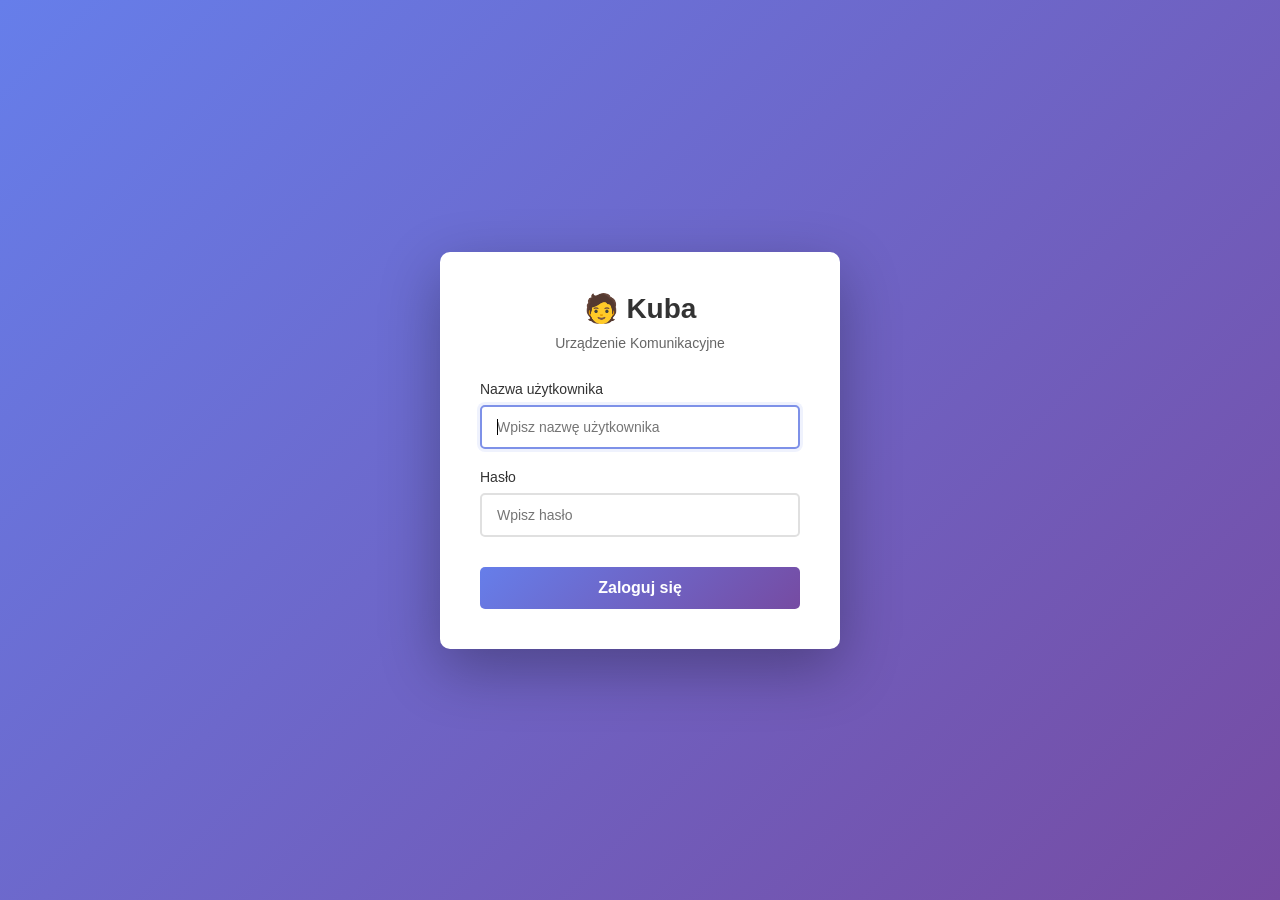
==== index.html @ 3098ef1e "Add time for alarm" ====
<!DOCTYPE html>
<html lang="pl">
<head>
    <meta charset="UTF-8">
    <meta name="viewport" content="width=device-width, initial-scale=1.0">
    <title>Kuba - Urządzenie Komunikacyjne</title>
    <link rel="stylesheet" href="styles.css">
</head>
<body>
<div class="container">
    <!-- Header -->
    <header class="header">
        <h1>Urządzenie Komunikacyjne</h1>
        <div class="status-bar">
            <span id="status">Gotowe</span>
            <span id="user-display" style="margin-right: 15px; font-size: 14px; color: #666;"></span>
            <button id="manage-words-btn" class="manage-btn" title="Zarządzaj słowami">🛠️⚙️</button>
            <button id="logout-btn" class="manage-btn" title="Wyloguj się" style="margin-left: 8px;">⏻</button>
        </div>
    </header>

    <!-- Category Grid -->
    <main class="category-grid" id="categoryGrid" role="main">
        <!-- Generated dynamically -->
    </main>

    <!-- Toast Notification -->
    <div id="toast" class="toast" aria-live="polite"></div>

    <!-- Hidden audio element for alarm fallback -->
    <audio id="alarm-audio" style="display: none;"></audio>

    <!-- Word Management Modal -->
    <div id="word-modal" class="modal">
        <div class="modal-content">
            <div class="modal-header">
                <h2>Zarządzaj słowami</h2>
                <button class="modal-close" id="modal-close">&times;</button>
            </div>

            <div class="modal-body">
                <div class="modal-tabs">
                    <button class="tab-btn active" data-tab="categories-tab">Zarządzaj kategoriami</button>
                    <button class="tab-btn " data-tab="words-tab">Zarządzaj Słowami</button>
                    <button class="tab-btn" data-tab="settings-tab">Ustawienia</button>
                </div>

                <!-- Manage Categories Tab -->
                <div id="categories-tab" class="tab-content active">
                    <!-- Category Management Section -->
                    <div class="form-group">
                        <label>Zarządzaj kategoriami:</label>
                        <div style="background: #f5f5f5; border-radius: 8px; padding: 15px; margin: 10px 0; max-height: 250px; overflow-y: auto;">
                            <div id="categories-management-list" style="min-height: 60px;">
                                <!-- Categories will be populated by JavaScript -->
                                <p style="color: #999; text-align: center; padding: 20px 0;">Brak kategorii</p>
                            </div>
                        </div>

                        <div style="display: flex; gap: 10px; flex-wrap: wrap;">
                            <label for="new-category-name"
                                   style="display: flex; align-items: center; flex: 1; min-width: 150px;">
                                <input type="text" id="new-category-name" placeholder="Nazwa nowej kategorii"
                                       style="flex: 1; padding: 8px; border: 1px solid #ddd; border-radius: 4px; font-size: 13px;">
                            </label>
                            <button id="add-category-btn" class="btn-primary"
                                    style="padding: 8px 16px; font-size: 13px;">➕ Dodaj kategorię
                            </button>
                        </div>
                        <small style="display: block; color: #999; margin-top: 8px;">
                            Kliknij na kategorię aby edytować lub usunąć
                        </small>
                    </div>
                </div>

                <!-- Manage Words Tab -->
                <div id="words-tab" class="tab-content">

                    <!-- Category selector -->
                    <div class="form-group">
                        <label for="words-category-select">Wybierz kategorię:</label>
                        <select id="words-category-select">
                            <option value="">-- Wybierz kategorię --</option>
                        </select>
                    </div>

                    <!-- Words list for selected category -->
                    <div id="words-list-container" style="margin-top: 10px; min-height: 60px; max-height: 350px; overflow-y: auto; background: #f5f5f5; border-radius: 8px; padding: 10px;">
                        <p style="color: #999; text-align: center; padding: 20px 0; margin: 0;">Wybierz kategorię aby zobaczyć słowa</p>
                    </div>

                    <!-- Add word – simple form, shown when category is selected -->
                    <div id="add-word-form-simple" style="display: none; margin-top: 15px; padding-top: 15px; border-top: 1px solid #e0e0e0;">
                        <h4 style="margin: 0 0 10px; color: #333;">➕ Dodaj nowe słowo</h4>
                        <div style="display: flex; gap: 10px;">
                            <input type="text" id="word-text-input" placeholder="Tekst słowa..." style="flex: 1; padding: 8px; border: 1px solid #ddd; border-radius: 4px; font-size: 14px;">
                            <button id="add-word-btn" class="btn-primary" style="padding: 8px 16px; white-space: nowrap;">➕ Dodaj</button>
                        </div>
                    </div>

                    <!-- Hidden legacy elements kept for JS internal references -->
                    <select id="category-select" style="display:none"><option value="">...</option></select>
                    <select id="position-select" style="display:none"><option value="">...</option></select>
                    <input type="color" id="word-color-input" value="#667eea" style="display:none">
                    <input type="number" id="word-size-input" style="display:none">
                    <input type="checkbox" id="use-color-checkbox" style="display:none">
                    <button id="add-cancel-btn" style="display:none"></button>
                    <div id="edit-word-section" style="display:none">
                        <input type="text" id="edit-word-text">
                        <input type="color" id="edit-word-color" value="#667eea">
                        <input type="number" id="edit-word-size">
                        <p id="edit-word-position-info"></p>
                        <button id="save-edit-word-btn"></button>
                        <button id="edit-cancel-btn"></button>
                        <button id="edit-move-up-btn"></button>
                        <button id="edit-move-down-btn"></button>
                    </div>
                </div>

                <!-- Settings Tab -->
                <div id="settings-tab" class="tab-content">
                    <!-- Alarm Settings (Orange section) -->
                    <div class="settings-section-alarm" style="border-left: 4px solid #ff9800; background: #fff; padding: 20px; border-radius: 6px; margin-bottom: 20px;">
                        <h3 style="margin: 0 0 15px; color: #333; font-size: 16px;">🔔 Ustawienia alarmu</h3>

                        <div class="form-group">
                            <label for="alarm-type-select">Rodzaj dźwięku alarmu:</label>
                            <div style="display: flex; gap: 10px; align-items: flex-start;">
                                <select id="alarm-type-select" style="flex: 1;">
                                    <!-- Populated by JavaScript from ALARM_PROFILES -->
                                </select>
                                <button id="test-alarm-sound-btn" class="btn-secondary" style="padding: 8px 16px; white-space: nowrap; margin-top: 0;">🔊 Testuj</button>
                            </div>
                            <small style="color: #999; margin-top: 8px; display: block;">
                                Wybierz rodzaj dźwięku dostosowany do potrzeb słuchowych użytkownika.
                            </small>
                        </div>

                        <div class="form-group">
                            <label for="alarm-output-select">Urządzenie dla alarmu:</label>
                            <select id="alarm-output-select">
                                <option value="">Domyślne</option>
                            </select>
                            <small style="color: #999; margin-top: 8px; display: block;">
                                Alarm zawsze będzie grał na wybranym urządzeniu, niezależnie od ustawień systemowych.
                            </small>
                        </div>

                        <div class="form-group">
                            <label for="alarm-duration-slider">Długość alarmu:</label>
                            <div style="display: flex; gap: 10px; align-items: center;">
                                <input type="range" id="alarm-duration-slider" min="1" max="10" step="1" value="6"
                                       style="flex: 1;">
                                <span id="alarm-duration-display" style="min-width: 50px; text-align: right;">6s</span>
                            </div>
                            <small style="color: #28a745; margin-top: 8px; display: block; font-weight: 600;">
                                ✓ Zmiany są zapisywane automatycznie
                            </small>
                            <small style="color: #999; margin-top: 8px; display: block;">
                                Ustaw czas trwania alarmu od 1 do 10 sekund.
                            </small>
                        </div>
                    </div>

                    <!-- Dwell Time Settings (Blue section) -->
                    <div class="settings-section-dwell" style="border-left: 4px solid #2196f3; background: #fff; padding: 20px; border-radius: 6px; margin-bottom: 20px;">
                        <h3 style="margin: 0 0 15px; color: #333; font-size: 16px;">👁️ Patrzenie na przycisk (Dwell Time)</h3>

                        <div class="form-group">
                             <label style="display: flex; align-items: center; gap: 8px;">
                                 <input type="checkbox" id="dwell-enabled-toggle">
                                 <span>Włącz patrzenie na przycisk (Dwell Time)</span>
                             </label>
                             <small style="color: #999; margin-top: 8px; display: block;">
                                 Gdy włączysz, przycisk będzie automatycznie aktywowany po patrzeniu na niego przez wskazany czas.
                             </small>
                         </div>

                         <div class="form-group" id="dwell-time-settings" style="display: none;">
                             <label for="dwell-time-slider">Czas patrzenia na przycisk (Dwell Time):</label>
                             <div style="display: flex; gap: 10px; align-items: center;">
                                 <input type="range" id="dwell-time-slider" min="500" max="5000" step="100" value="2000"
                                        style="flex: 1;">
                                 <span id="dwell-time-display" style="min-width: 50px; text-align: right;">2.0s</span>
                             </div>
                             <small style="color: #28a745; margin-top: 8px; display: block; font-weight: 600;">
                                 ✓ Zmiany są zapisywane automatycznie
                             </small>
                             <small style="color: #999; margin-top: 8px; display: block;">
                                 Przycisk zostanie automatycznie aktywowany po patrzeniu na niego przez wskazany czas. Gdy odsuniesz kursor licznik zresetuje się.
                             </small>
                         </div>
                    </div>

                    <!-- Telegram Integration -->
                    <div class="settings-section-telegram" style="border-left: 4px solid #4caf50; background: #fff; padding: 20px; border-radius: 6px;">
                       <div class="form-group">
                          <label style="display: flex; align-items: center; gap: 8px;">
                              <input type="checkbox" id="telegram-toggle">
                              <span>Włącz wysyłanie wiadomości na Telegram</span>
                          </label>
                          <small style="color: #999; margin-top: 8px; display: block;">
                              Gdy włączysz, wiadomości będą wysyłane na wybrany kanał Telegram.
                          </small>
                      </div>

                      <!-- Telegram settings section (hidden by default) -->
                      <div class="form-group" id="telegram-settings" style="display: none;">
                          <!-- Telegram chats list -->
                          <div style="margin-top: 15px;">
                              <label for="telegram-chat-select">Wybierz odbiorcę:</label>
                              <select id="telegram-chat-select" style="margin-top: 5px;">
                                  <option value="">-- Brak skonfigurowanych odbiorców --</option>
                              </select>
                          </div>

                          <!-- Add new chat section -->
                          <div style="margin-top: 15px; padding-top: 15px; border-top: 1px solid #e0e0e0;">
                              <h4 style="margin: 0 0 10px; color: #333;">➕ Dodaj nowego odbiorcę</h4>
                              <div style="display: flex; gap: 10px; margin-bottom: 10px;">
                                  <input type="text" id="telegram-new-name" placeholder="Nazwa (np. John)"
                                         style="flex: 1; padding: 8px; border: 1px solid #ddd; border-radius: 4px; font-size: 14px;">
                                  <input type="text" id="telegram-new-chat-id" placeholder="Chat ID"
                                         style="flex: 1; padding: 8px; border: 1px solid #ddd; border-radius: 4px; font-size: 14px;">
                                  <button id="telegram-add-chat-btn" class="btn-primary" style="padding: 8px 16px; white-space: nowrap;">➕ Dodaj</button>
                              </div>
                              <small style="color: #999; display: block;">
                                  Znajdziesz swój Chat ID wpisując @userinfobot w Telegramie
                              </small>
                          </div>

                          <!-- Chats management list -->
                          <div style="margin-top: 15px;">
                              <div id="telegram-chats-list" style="background: #f5f5f5; border-radius: 8px; padding: 15px; max-height: 250px; overflow-y: auto;">
                                  <p style="color: #999; text-align: center; margin: 0;">Brak skonfigurowanych odbiorców</p>
                              </div>
                          </div>

                          <div style="margin-top: 10px;">
                              <button id="telegram-test-btn" class="btn-secondary" style="width: 100%; padding: 10px;">
                                  Testuj połączenie
                              </button>
                               <div id="telegram-status"
                                    style="margin-top: 8px; font-size: 13px; text-align: center; min-height: 20px;"></div>
                           </div>
                       </div>
                    </div>
                </div>
            </div>

            <div class="modal-footer">
                <button id="save-all-changes-btn" class="btn-primary">💾 Zapisz zmiany</button>
                <button id="modal-cancel" class="btn-secondary">❌ Anuluj (odrzuć zmiany)</button>
            </div>
        </div>
    </div>
</div>

<script type="module" src="js/app.js"></script>
</body>
</html>
---- styles.css ----
/* ============================================
   KUBA - AAC Application Styles
   Eye-Tracker Optimized
   ============================================ */

* {
    margin: 0;
    padding: 0;
    box-sizing: border-box;
}

body {
    font-family: "Segoe UI", Arial, sans-serif;
    background-color: #f5f5f5;
    color: #333;
    -webkit-user-select: none;
    user-select: none;
    overflow: hidden;
}

/* ============================================
   CONTAINER & LAYOUT
   ============================================ */

.container {
    display: flex;
    flex-direction: column;
    height: 100vh;
    width: 100%;
    max-width: 100%;
    background: #667eea;
    padding: 6px;
    gap: 6px;
    overflow-x: hidden;
}


.header {
    background: rgba(255, 255, 255, 0.95);
    padding: 10px 15px;
    border-radius: 8px;
    box-shadow: 0 2px 8px rgba(0, 0, 0, 0.1);
    display: flex;
    justify-content: space-between;
    align-items: center;
}

.header h1 {
    font-size: 24px;
    font-weight: 700;
    color: #333;
    text-transform: uppercase;
    letter-spacing: 1px;
}

.status-bar {
    display: flex;
    gap: 15px;
    align-items: center;
    font-size: 14px;
    font-weight: 500;
}

.audio-device-selector {
    display: flex;
    gap: 8px;
    align-items: center;
}

.audio-device-selector label {
    font-size: 18px;
    cursor: pointer;
}

.audio-device-selector select {
    padding: 6px 10px;
    border: 2px solid rgba(102, 126, 234, 0.3);
    border-radius: 4px;
    background: white;
    color: #333;
    font-size: 12px;
    font-family: inherit;
    cursor: pointer;
    transition: border-color 0.2s ease;
    min-width: 150px;
}

.audio-device-selector select:hover {
    border-color: rgba(102, 126, 234, 0.6);
}

.audio-device-selector select:focus {
    outline: none;
    border-color: #667eea;
    box-shadow: 0 0 0 3px rgba(102, 126, 234, 0.1);
}

#status {
    color: #28a745;
    padding: 5px 12px;
    background: #e8f5e9;
    border-radius: 20px;
}



/* ============================================
   CATEGORY GRID - WINDOWS TILES STYLE
   ============================================ */

.category-grid {
    display: grid;
    grid-template-columns: repeat(3, 1fr);
    grid-auto-rows: auto;
    gap: 12px;
    padding: 48px;
    background: rgba(255, 255, 255, 0.95);
    border-radius: 8px;
    overflow-y: auto;
    overflow-x: hidden;
    flex: 1;
    grid-auto-flow: row;
    width: 100%;
}

/* Special layout for expanded category view */
.category-grid.expanded-view {
    display: flex;
    flex-direction: column;
    grid-template-columns: none;
    gap: 12px;
    padding: 12px;
}

/* ============================================
   CATEGORY TILES - WINDOWS TILES EFFECT
   ============================================ */

.category-tile {
    background: linear-gradient(135deg, rgba(102, 126, 234, 0.1) 0%, rgba(118, 75, 162, 0.1) 100%);
    border: 2px solid rgba(102, 126, 234, 0.3);
    border-radius: 8px;
    padding: 12px;
    display: flex;
    flex-direction: column;
    transition: all 0.3s ease;
    min-height: auto;
    box-shadow: 0 2px 10px rgba(102, 126, 234, 0.15);
    overflow: visible;
}

/* Variable tile sizes for Windows tiles aesthetic */
.category-tile.size-large {
    min-height: 320px;
    grid-row: span 1;
}

.category-tile.size-medium {
    min-height: auto;
}

.category-tile.size-small {
    min-height: auto;
}

.category-tile.category-narrow {
    grid-column: span 1;
}

.category-tile.category-narrow .word-button {
    width: 100%;
    flex: 0 0 100%;
}

/* ============================================
   EXPANDABLE CATEGORIES
   ============================================ */

.category-tile.expandable-category {
    display: flex;
    align-items: center;
    justify-content: center;
    min-height: 200px;
    padding: 0;
    cursor: pointer;
}

.category-expand-button {
    width: 100%;
    height: 100%;
    padding: 24px;
    background: darkslateblue;
    color: white;
    font-size: 40px;
    font-weight: 700;
    border: none;
    border-radius: 8px;
    text-transform: uppercase;
    letter-spacing: 1px;
    cursor: pointer;
    display: flex;
    align-items: center;
    justify-content: center;
    transition: all 0.3s ease;
    box-shadow: 0 8px 20px rgba(102, 126, 234, 0.4);
    position: relative;
    overflow: hidden;
}

.category-expand-button:hover {
    transform: translateY(-6px);
    box-shadow: 0 12px 30px rgba(102, 126, 234, 0.6);
}

.category-expand-button:active {
    transform: translateY(-2px);
    box-shadow: 0 6px 16px rgba(102, 126, 234, 0.4);
}

/* Dwell progress for expand button */
.category-expand-button .dwell-progress {
    position: absolute;
    top: 0;
    left: 0;
    right: 0;
    bottom: 0;
    background: rgba(255, 255, 255, 0.3);
    border-radius: 4px;
    pointer-events: none;
    transition: opacity 0.1s ease;
    z-index: 1;
}

/* ============================================
   EXPANDED CATEGORY VIEW
   ============================================ */

.expanded-category-view {
    display: flex;
    flex-direction: column;
    height: 100%;
    width: 100%;
    gap: 12px;
    flex: 1;
}

.expanded-title {
    margin: 0;
    color: #333;
    font-size: 28px;
    font-weight: 700;
    text-transform: uppercase;
    letter-spacing: 1px;
    padding: 8px 16px;
    background: white;
    border-radius: 8px;
    box-shadow: 0 2px 8px rgba(0, 0, 0, 0.1);
}

.expanded-words-container {
    display: grid;
    grid-template-columns: repeat(4, 1fr);
    gap: 16px;
    padding: 16px;
    background: rgba(255, 255, 255, 0.95);
    border-radius: 8px;
    overflow-y: auto;
    flex: 1;
    width: 100%;
}

.expanded-word-button {
    flex: none !important;
    min-height: 140px;
    font-size: 40px !important;
    padding: 16px 12px;
}

.back-button-expanded {
    background: #28a745 !important;
    box-shadow: 0 4px 10px rgba(40, 167, 69, 0.4) !important;
    font-size: 40px !important;
}

.back-button-expanded:hover {
    filter: brightness(1.1);
}

.category-title {
    font-size: 24px;
    font-weight: 700;
    color: #667eea;
    margin-bottom: 8px;
    text-transform: uppercase;
    letter-spacing: 1px;
    padding-bottom: 6px;
    border-bottom: 3px solid rgba(102, 126, 234, 0.4);
}

.category-words {
    display: flex;
    flex-wrap: wrap;
    gap: 6px;
    flex: 1;
    width: 100%;
}

/* ============================================
   WORD BUTTONS
   ============================================ */

.word-button {
    padding: 12px 16px;
    border: 2px solid transparent;
    border-radius: 6px;
    background: #667eea;
    color: white;
    font-weight: 700;
    cursor: pointer;
    transition: all 0.2s ease;
    text-align: center;
    white-space: normal;
    word-wrap: break-word;
    line-height: 1.2;
    text-transform: uppercase;
    letter-spacing: 0.5px;
    box-shadow: 0 4px 10px rgba(102, 126, 234, 0.35);
    display: inline-flex;
    align-items: center;
    justify-content: center;
    position: relative;
    overflow: hidden;
    flex: 0 1 calc(50% - 3px);
     min-height: 50px;
    max-width: none;
}

/* Dwell time progress overlay */
.dwell-progress {
    position: absolute;
    top: 0;
    left: 0;
    right: 0;
    bottom: 0;
    background: rgba(255, 255, 255, 0.3);
    border-radius: 4px;
    pointer-events: none;
    transition: opacity 0.1s ease;
    z-index: 1;
}

/* Button hover/active states */

.word-button:hover {
    transform: translateY(-4px);
    box-shadow: 0 8px 20px rgba(102, 126, 234, 0.5);
    border-color: rgba(255, 255, 255, 0.4);
}

.word-button:active {
    transform: translateY(0);
    box-shadow: 0 2px 8px rgba(102, 126, 234, 0.3);
    border-color: rgba(255, 255, 255, 0.6);
}

/* Special styling for custom colored buttons */

.word-button[style*="background"]:hover {
    filter: brightness(1.1);
}

/* ============================================
   TOAST NOTIFICATIONS
   ============================================ */

.toast {
    position: fixed;
    bottom: 20px;
    left: 50%;
    transform: translateX(-50%) translateY(200px);
    background: rgba(0, 0, 0, 0.85);
    color: white;
    padding: 16px 24px;
    border-radius: 6px;
    font-size: 16px;
    font-weight: 500;
    z-index: 1000;
    transition: transform 0.3s ease;
    max-width: 400px;
    text-align: center;
    pointer-events: none;
}

.toast.show {
    transform: translateX(-50%) translateY(0);
}

.toast.success {
    background: #28a745;
}

.toast.error {
    background: #dc3545;
}

.toast.info {
    background: #667eea;
}

/* ============================================
    RESPONSIVE DESIGN
    ============================================ */

/* Tablets and smaller desktops */
@media (max-width: 1200px) {
    .category-grid {
        grid-template-columns: repeat(2, 1fr);
    }

    .category-tile {
        min-height: auto;
        overflow: visible;
    }

    .category-tile.size-large {
        min-height: 250px;
    }

    .word-grid {
        grid-template-columns: repeat(auto-fit, minmax(70px, 1fr));
        gap: 10px;
    }

    .word-button.weight-2 {
        grid-column: span 2;
    }

    .word-button.weight-2-5 {
        grid-column: span 2;
    }

    .word-button.weight-3 {
        grid-column: span 2;
    }

    .audio-device-selector select {
        min-width: 140px;
    }

    /* Expanded view tablet */
    .expanded-words-container {
        grid-template-columns: repeat(3, 1fr);
        gap: 12px;
        padding: 12px;
    }

    .expanded-word-button {
        min-height: 120px;
        padding: 12px;
    }

    .expanded-title {
        font-size: 24px;
        padding: 10px 12px;
    }
}

/* Mobile and small tablets */
@media (max-width: 768px) {
    .container {
        padding: 4px;
        gap: 4px;
    }

    .header h1 {
        font-size: 20px;
    }

    .header {
        padding: 8px 12px;
    }

    .status-bar {
        gap: 8px;
        flex-wrap: wrap;
    }

    .audio-device-selector select {
        min-width: 120px;
        font-size: 11px;
        padding: 4px 8px;
    }

    .category-grid {
        grid-template-columns: 1fr;
        padding: 8px;
        gap: 8px;
    }

    .category-grid.expanded-view {
        padding: 8px;
    }

    .category-tile {
        min-height: auto;
        padding: 8px;
        overflow: visible;
    }

    .category-tile.size-large {
        min-height: auto;
    }

    .category-words {
        gap: 4px;
    }

    .word-grid {
        grid-template-columns: repeat(auto-fit, minmax(60px, 1fr));
        gap: 8px;
    }

    .word-button {
        min-height: 60px;
        padding: 15px;
        font-size: 14px;
        flex: 0 1 calc(50% - 3px);
    }

    .word-button.weight-2 {
        grid-column: span 2;
        min-height: 70px;
    }

    .word-button.weight-2-5 {
        grid-column: span 2;
        min-height: 80px;
    }

    /* Expanded view mobile */
    .expanded-title {
        font-size: 22px;
        padding: 8px 12px;
        margin-bottom: 4px;
    }

    .expanded-words-container {
        grid-template-columns: repeat(2, 1fr);
        gap: 8px;
        padding: 8px;
    }

    .expanded-word-button {
        min-height: 100px;
        font-size: 14px !important;
        padding: 10px;
    }

    .back-button-expanded {
        font-size: 16px !important;
        min-height: 100px;
    }

    .category-expand-button {
        font-size: 22px;
        padding: 14px;
        min-height: 120px;
    }

    .category-tile.expandable-category {
        min-height: 120px;
    }
}

/* ============================================
   ACCESSIBILITY & FOCUS
   ============================================ */

/*.word-button:focus {*/
/*    outline: 3px solid #ffd700;*/
/*    outline-offset: 2px;*/
/*}*/

/* Prevent text selection interference */
.word-button * {
    pointer-events: none;
}

/* Smooth scrolling */
.word-grid {
    scroll-behavior: smooth;
}

/* ============================================
   MANAGE BUTTON & ALARM BUTTON
   ============================================ */

.manage-btn {
    background: none;
    border: none;
    font-size: 20px;
    cursor: pointer;
    padding: 5px 10px;
    border-radius: 4px;
    transition: background 0.2s ease;
}

.manage-btn:hover {
    background: rgba(102, 126, 234, 0.1);
}

.alarm-btn {
    background: none;
    border: none;
    font-size: 20px;
    cursor: pointer;
    padding: 5px 10px;
    border-radius: 4px;
    transition: background 0.2s ease;
}

.alarm-btn:hover {
    background: rgba(255, 69, 69, 0.1);
}

.alarm-btn.playing {
    animation: pulse-alarm 0.6s ease;
}

/* ============================================
    MODAL STYLES
    ============================================ */

.modal {
    display: none;
    position: fixed;
    z-index: 2000;
    left: 0;
    top: 0;
    width: 100%;
    height: 100%;
    background-color: rgba(0, 0, 0, 0.4);
    animation: fadeIn 0.3s ease;
}

.modal.show {
    display: flex;
    align-items: center;
    justify-content: center;
}

.modal-content {
    background-color: white;
    padding: 30px;
    border-radius: 8px;
    box-shadow: 0 4px 20px rgba(0, 0, 0, 0.3);
    width: 90%;
    max-width: 500px;
    max-height: 90vh;
    overflow-y: auto;
}

.modal-header {
    display: flex;
    justify-content: space-between;
    align-items: center;
    margin-bottom: 20px;
    border-bottom: 2px solid #f0f0f0;
    padding-bottom: 15px;
}

.modal-header h2 {
    margin: 0;
    color: #333;
    font-size: 24px;
}

.modal-close {
    background: none;
    border: none;
    font-size: 28px;
    cursor: pointer;
    color: #999;
    padding: 0;
    width: 30px;
    height: 30px;
    display: flex;
    align-items: center;
    justify-content: center;
}

.modal-close:hover {
    color: #333;
}

.modal-body {
    margin-bottom: 20px;
}

.modal-tabs {
    display: flex;
    gap: 10px;
    margin-bottom: 20px;
    border-bottom: 2px solid #e0e0e0;
}

.tab-btn {
    padding: 10px 15px;
    background: none;
    border: none;
    font-size: 14px;
    font-weight: 600;
    cursor: pointer;
    color: #999;
    border-bottom: 3px solid transparent;
    transition: all 0.2s ease;
}

.tab-btn.active {
    color: #667eea;
    border-bottom-color: #667eea;
}

.tab-btn:hover {
    color: #667eea;
}

.tab-content {
    display: none;
}

.tab-content.active {
    display: block;
}

.words-list {
    max-height: 400px;
    overflow-y: auto;
}

.word-item {
    display: flex;
    justify-content: space-between;
    align-items: center;
    padding: 12px;
    border: 1px solid #e0e0e0;
    border-radius: 4px;
    margin-bottom: 10px;
    background: #f9f9f9;
}

.word-item-info {
    flex: 1;
}

.word-item-title {
    font-weight: 600;
    color: #333;
    margin-bottom: 4px;
}

.word-item-detail {
    font-size: 12px;
    color: #999;
}

.word-item-color {
    display: inline-block;
    width: 20px;
    height: 20px;
    border-radius: 3px;
    margin-right: 10px;
    border: 1px solid #ddd;
}

.word-item-delete {
    background: #ff6b6b;
    color: white;
    border: none;
    padding: 6px 12px;
    border-radius: 4px;
    font-size: 12px;
    cursor: pointer;
    transition: all 0.2s ease;
}

.word-item-delete:hover {
    background: #ff5252;
    transform: scale(1.05);
}

.word-item-edit {
    background: #667eea;
    color: white;
    border: none;
    padding: 6px 12px;
    border-radius: 4px;
    font-size: 12px;
    cursor: pointer;
    transition: all 0.2s ease;
    margin-right: 8px;
}

.word-item-edit:hover {
    background: #5567d8;
    transform: scale(1.05);
}

.word-item-actions {
    display: flex;
    gap: 8px;
    align-items: center;
}

.word-category-group {
    margin-bottom: 20px;
}

.word-category-title {
    font-weight: 700;
    color: #667eea;
    margin-bottom: 10px;
    padding-bottom: 8px;
    border-bottom: 2px solid #667eea;
}

.form-group {
    margin-bottom: 15px;
}

.form-group label {
    display: block;
    margin-bottom: 6px;
    font-weight: 600;
    color: #333;
    font-size: 14px;
}

/* ============================================
   SETTINGS SECTIONS - VISUAL SEPARATION
   ============================================ */

#settings-tab > .form-group {
    padding: 16px;
    margin-bottom: 16px;
    background: #f9f9f9;
    border: 1px solid #e8e8e8;
    border-radius: 6px;
    box-shadow: 0 1px 3px rgba(0, 0, 0, 0.05);
    transition: all 0.2s ease;
}

#settings-tab > .form-group:hover {
    border-color: #d0d0d0;
    box-shadow: 0 2px 6px rgba(0, 0, 0, 0.08);
}

/* Settings section containers */
#settings-tab > .settings-section-alarm,
#settings-tab > .settings-section-dwell,
#settings-tab > .settings-section-telegram {
    box-shadow: 0 1px 3px rgba(0, 0, 0, 0.05);
    transition: all 0.2s ease;
}

#settings-tab > .settings-section-alarm:hover,
#settings-tab > .settings-section-dwell:hover,
#settings-tab > .settings-section-telegram:hover {
    box-shadow: 0 2px 6px rgba(0, 0, 0, 0.08);
}

/* Nested form-groups inside sections */
.settings-section-alarm > .form-group,
.settings-section-dwell > .form-group,
.settings-section-telegram > .form-group {
    padding: 0;
    margin-bottom: 15px;
    background: transparent;
    border: none;
    box-shadow: none;
}

.form-group input,
.form-group select {
    width: 100%;
    padding: 10px;
    border: 2px solid #e0e0e0;
    border-radius: 4px;
    font-size: 14px;
    font-family: inherit;
    transition: border-color 0.2s ease;
}

.form-group input:focus,
.form-group select:focus {
    outline: none;
    border-color: #667eea;
    box-shadow: 0 0 0 3px rgba(102, 126, 234, 0.1);
}

.form-group input[type="color"] {
    height: 44px;
    padding: 2px;
    cursor: pointer;
}

.form-group input[type="checkbox"] {
    width: auto;
    margin-right: 8px;
}

.form-group label:has(input[type="checkbox"]) {
    display: flex;
    align-items: center;
    margin-bottom: 0;
}

/* Range slider styling */
input[type="range"] {
    -webkit-appearance: none;
    width: 100%;
    height: 8px;
    border-radius: 5px;
    outline: none;
    -webkit-slider-thumb-appearance: none;
}

input[type="range"]::-webkit-slider-thumb {
    -webkit-appearance: none;
    appearance: none;
    width: 20px;
    height: 20px;
    border-radius: 50%;
    background: #667eea;
    cursor: pointer;
    border: 2px solid white;
    box-shadow: 0 2px 8px rgba(102, 126, 234, 0.3);
}

input[type="range"]::-moz-range-thumb {
    width: 20px;
    height: 20px;
    border-radius: 50%;
    background: #667eea;
    cursor: pointer;
    border: 2px solid white;
    box-shadow: 0 2px 8px rgba(102, 126, 234, 0.3);
}

.modal-footer {
    display: flex;
    gap: 10px;
    justify-content: flex-end;
    border-top: 2px solid #f0f0f0;
    padding-top: 15px;
}

.btn-primary,
.btn-secondary {
    padding: 10px 20px;
    border: none;
    border-radius: 4px;
    font-size: 14px;
    font-weight: 600;
    cursor: pointer;
    transition: all 0.2s ease;
}

.btn-primary {
    background: #667eea;
    color: white;
    box-shadow: 0 4px 10px rgba(102, 126, 234, 0.35);
}

.btn-primary:hover {
    transform: translateY(-2px);
    box-shadow: 0 6px 16px rgba(102, 126, 234, 0.45);
}

.btn-primary:active {
    transform: translateY(0);
}

.btn-secondary {
    background: #f0f0f0;
    color: #333;
}

.btn-secondary:hover {
    background: #e0e0e0;
}

/* ============================================
   ANIMATIONS
   ============================================ */

@keyframes fadeIn {
    from {
        opacity: 0;
    }
    to {
        opacity: 1;
    }
}

@keyframes slideIn {
    from {
        opacity: 0;
        transform: translateY(20px);
    }
    to {
        opacity: 1;
        transform: translateY(0);
    }
}

@keyframes pulse {
    0% {
        box-shadow: 0 0 0 0 rgba(102, 126, 234, 0.7);
    }
    70% {
        box-shadow: 0 0 0 20px rgba(102, 126, 234, 0);
    }
    100% {
        box-shadow: 0 0 0 0 rgba(102, 126, 234, 0);
    }
}

.word-button.active-speech {
    animation: pulse 0.6s ease;
}

/* Dwell timer active animation - subtle blink (no fade out at end) */
@keyframes dwell-blink {
    0%, 100% {
        filter: brightness(1);
    }
    50% {
        filter: brightness(0.9);
    }
}

.word-button.dwell-active {
    animation: dwell-blink 0.3s ease-in-out infinite;
}
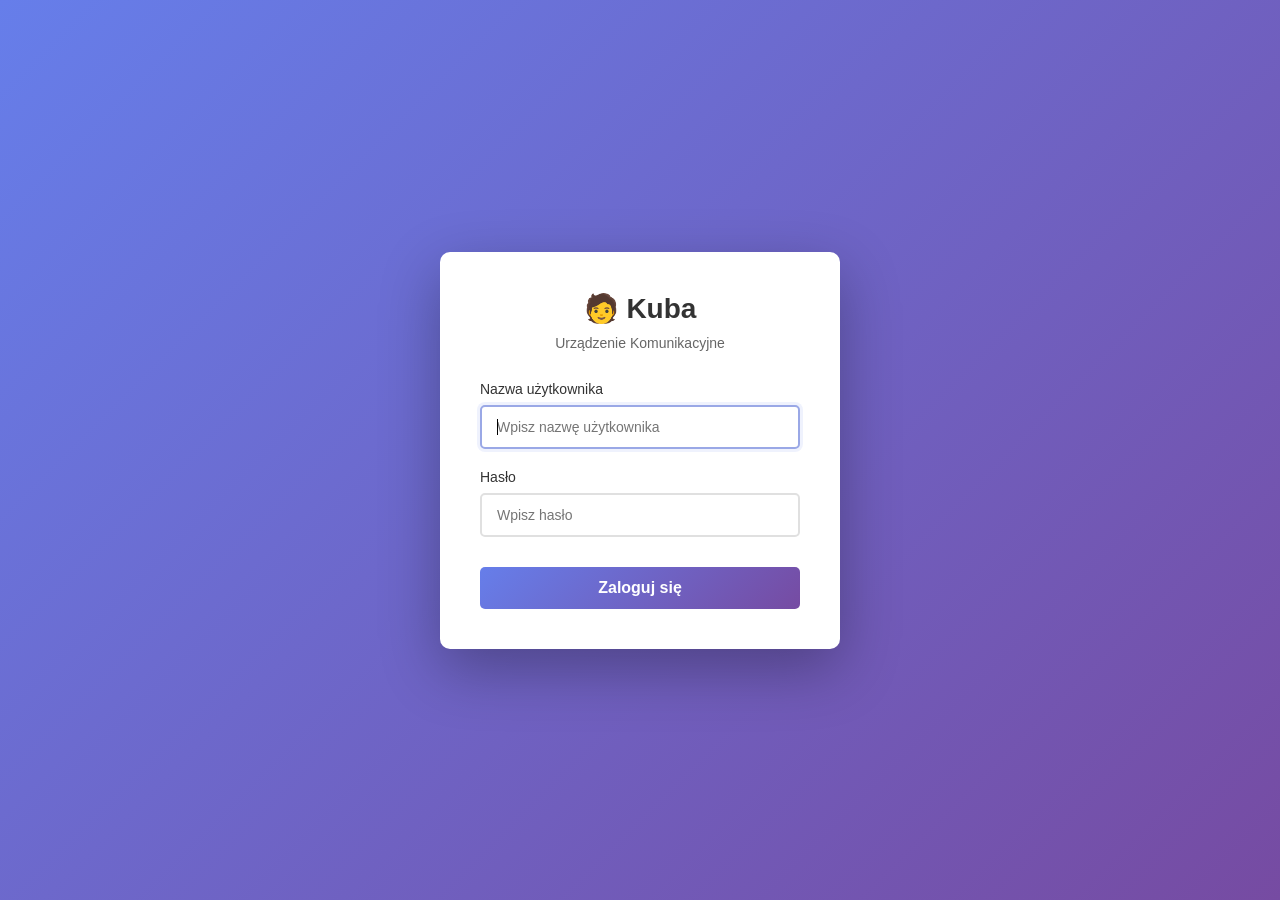
==== commit b66364e7: "Dark Mode" ====
--- a/index.html
+++ b/index.html
@@ -192,6 +192,24 @@
                          </div>
                     </div>
 
+                    <!-- Dark Mode Settings (Purple section) -->
+                    <div class="settings-section-darkmode" style="border-left: 4px solid #9c27b0; background: #fff; padding: 20px; border-radius: 6px; margin-bottom: 20px;">
+                        <h3 style="margin: 0 0 15px; color: #333; font-size: 16px;">🌙 Tryb ciemny</h3>
+
+                        <div class="form-group">
+                            <label style="display: flex; align-items: center; gap: 8px;">
+                                <input type="checkbox" id="dark-mode-toggle">
+                                <span>Włącz tryb ciemny</span>
+                            </label>
+                            <small style="color: #999; margin-top: 8px; display: block;">
+                                Zmień tło na ciemne dla wygody w słabym oświetleniu.
+                            </small>
+                            <small style="color: #28a745; margin-top: 8px; display: block; font-weight: 600;">
+                                ✓ Zmiany są zapisywane automatycznie
+                            </small>
+                        </div>
+                    </div>
+
                     <!-- Telegram Integration -->
                     <div class="settings-section-telegram" style="border-left: 4px solid #4caf50; background: #fff; padding: 20px; border-radius: 6px;">
                        <div class="form-group">
--- a/styles.css
+++ b/styles.css
@@ -1044,3 +1044,245 @@
     animation: dwell-blink 0.3s ease-in-out infinite;
 }
 
+/* ============================================
+    DARK MODE STYLES
+    ============================================ */
+
+body.dark-mode {
+    background-color: #1a1a1a;
+    color: #e0e0e0;
+}
+
+.dark-mode .container {
+    background: #121212;
+}
+
+.dark-mode .header {
+    background: rgba(30, 30, 30, 0.95);
+    box-shadow: 0 2px 8px rgba(0, 0, 0, 0.5);
+}
+
+.dark-mode .header h1 {
+    color: #e0e0e0;
+}
+
+.dark-mode .status-bar {
+    color: #b0b0b0;
+}
+
+.dark-mode #status {
+    color: #4caf50;
+    background: rgba(76, 175, 80, 0.15);
+}
+
+.dark-mode #user-display {
+    color: #999 !important;
+}
+
+.dark-mode .category-grid {
+    background: rgba(20, 20, 20, 0.95);
+}
+
+.dark-mode .category-tile {
+    background: linear-gradient(135deg, rgba(102, 126, 234, 0.08) 0%, rgba(118, 75, 162, 0.08) 100%);
+    border: 2px solid rgba(102, 126, 234, 0.2);
+    box-shadow: 0 2px 10px rgba(0, 0, 0, 0.4);
+}
+
+.dark-mode .category-title {
+    color: #8fa3ff;
+    border-bottom: 3px solid rgba(102, 126, 234, 0.3);
+}
+
+.dark-mode .word-button {
+    box-shadow: 0 4px 10px rgba(102, 126, 234, 0.25);
+}
+
+.dark-mode .word-button:hover {
+    box-shadow: 0 8px 20px rgba(102, 126, 234, 0.4);
+}
+
+.dark-mode .expanded-title {
+    color: #e0e0e0;
+    background: rgba(30, 30, 30, 0.95);
+    box-shadow: 0 2px 8px rgba(0, 0, 0, 0.4);
+}
+
+.dark-mode .expanded-words-container {
+    background: rgba(20, 20, 20, 0.95);
+}
+
+.dark-mode .audio-device-selector select {
+    background: rgba(30, 30, 30, 0.8);
+    color: #e0e0e0;
+    border: 2px solid rgba(102, 126, 234, 0.2);
+}
+
+.dark-mode .audio-device-selector select:focus {
+    border-color: #667eea;
+    box-shadow: 0 0 0 3px rgba(102, 126, 234, 0.15);
+}
+
+.dark-mode .modal {
+    background-color: rgba(0, 0, 0, 0.6);
+}
+
+.dark-mode .modal-content {
+    background-color: #1e1e1e;
+    box-shadow: 0 4px 20px rgba(0, 0, 0, 0.8);
+}
+
+.dark-mode .modal-header {
+    border-bottom: 2px solid rgba(255, 255, 255, 0.1);
+}
+
+.dark-mode .modal-header h2 {
+    color: #e0e0e0;
+}
+
+.dark-mode .modal-close {
+    color: #999;
+}
+
+.dark-mode .modal-close:hover {
+    color: #e0e0e0;
+}
+
+.dark-mode .tab-btn {
+    color: #666;
+}
+
+.dark-mode .tab-btn.active {
+    color: #8fa3ff;
+    border-bottom-color: #667eea;
+}
+
+.dark-mode .tab-btn:hover {
+    color: #8fa3ff;
+}
+
+.dark-mode .modal-tabs {
+    border-bottom: 2px solid rgba(255, 255, 255, 0.1);
+}
+
+.dark-mode .tab-content {
+    color: #e0e0e0;
+}
+
+.dark-mode .form-group label {
+    color: #e0e0e0;
+}
+
+.dark-mode .form-group input,
+.dark-mode .form-group select {
+    background: rgba(30, 30, 30, 0.8);
+    color: #e0e0e0;
+    border: 2px solid rgba(255, 255, 255, 0.1);
+}
+
+.dark-mode .form-group input:focus,
+.dark-mode .form-group select:focus {
+    border-color: #667eea;
+    box-shadow: 0 0 0 3px rgba(102, 126, 234, 0.15);
+}
+
+.dark-mode .word-item {
+    background: rgba(30, 30, 30, 0.7);
+    border: 1px solid rgba(255, 255, 255, 0.1);
+}
+
+.dark-mode .word-item-title {
+    color: #e0e0e0;
+}
+
+.dark-mode .word-item-detail {
+    color: #999;
+}
+
+.dark-mode .word-category-title {
+    color: #8fa3ff;
+    border-bottom: 2px solid #667eea;
+}
+
+.dark-mode #settings-tab > .form-group {
+    background: rgba(30, 30, 30, 0.7);
+    border: 1px solid rgba(255, 255, 255, 0.1);
+}
+
+.dark-mode #settings-tab > .form-group:hover {
+    border-color: rgba(102, 126, 234, 0.4);
+    box-shadow: 0 2px 6px rgba(0, 0, 0, 0.4);
+}
+
+.dark-mode #settings-tab > .settings-section-alarm,
+.dark-mode #settings-tab > .settings-section-dwell,
+.dark-mode #settings-tab > .settings-section-darkmode,
+.dark-mode #settings-tab > .settings-section-telegram {
+    box-shadow: 0 1px 3px rgba(0, 0, 0, 0.4);
+}
+
+.dark-mode #settings-tab > .settings-section-alarm:hover,
+.dark-mode #settings-tab > .settings-section-dwell:hover,
+.dark-mode #settings-tab > .settings-section-darkmode:hover,
+.dark-mode #settings-tab > .settings-section-telegram:hover {
+    box-shadow: 0 2px 6px rgba(0, 0, 0, 0.6);
+}
+
+.dark-mode .btn-primary {
+    box-shadow: 0 4px 10px rgba(102, 126, 234, 0.25);
+}
+
+.dark-mode .btn-primary:hover {
+    box-shadow: 0 6px 16px rgba(102, 126, 234, 0.35);
+}
+
+.dark-mode .btn-secondary {
+    background: rgba(60, 60, 60, 0.8);
+    color: #e0e0e0;
+}
+
+.dark-mode .btn-secondary:hover {
+    background: rgba(80, 80, 80, 0.8);
+}
+
+.dark-mode .modal-footer {
+    border-top: 2px solid rgba(255, 255, 255, 0.1);
+}
+
+.dark-mode .manage-btn:hover {
+    background: rgba(102, 126, 234, 0.15);
+}
+
+.dark-mode .alarm-btn:hover {
+    background: rgba(255, 69, 69, 0.15);
+}
+
+.dark-mode .words-list {
+    background: rgba(30, 30, 30, 0.7);
+}
+
+.dark-mode input[type="range"]::-webkit-slider-thumb {
+    box-shadow: 0 2px 8px rgba(102, 126, 234, 0.4);
+}
+
+.dark-mode input[type="range"]::-moz-range-thumb {
+    box-shadow: 0 2px 8px rgba(102, 126, 234, 0.4);
+}
+
+.dark-mode .toast {
+    background: rgba(30, 30, 30, 0.95);
+    color: #e0e0e0;
+}
+
+.dark-mode .toast.success {
+    background: rgba(76, 175, 80, 0.9);
+}
+
+.dark-mode .toast.error {
+    background: rgba(220, 53, 69, 0.9);
+}
+
+.dark-mode .toast.info {
+    background: rgba(102, 126, 234, 0.9);
+}
+
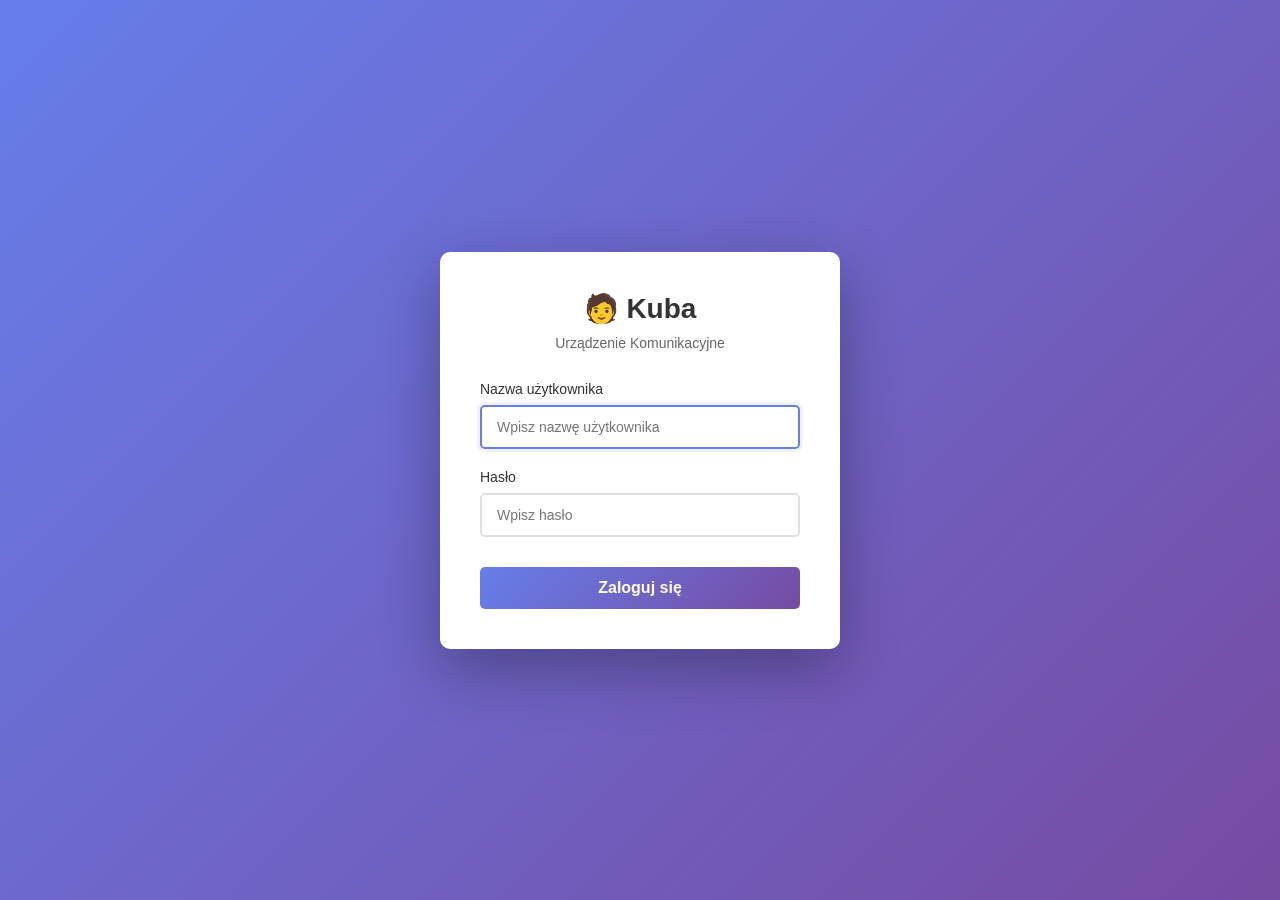
==== commit 071553a6: "Remove Auto-Save" ====
--- a/index.html
+++ b/index.html
@@ -153,9 +153,6 @@
                                        style="flex: 1;">
                                 <span id="alarm-duration-display" style="min-width: 50px; text-align: right;">6s</span>
                             </div>
-                            <small style="color: #28a745; margin-top: 8px; display: block; font-weight: 600;">
-                                ✓ Zmiany są zapisywane automatycznie
-                            </small>
                             <small style="color: #999; margin-top: 8px; display: block;">
                                 Ustaw czas trwania alarmu od 1 do 10 sekund.
                             </small>
@@ -176,20 +173,17 @@
                              </small>
                          </div>
 
-                         <div class="form-group" id="dwell-time-settings" style="display: none;">
-                             <label for="dwell-time-slider">Czas patrzenia na przycisk (Dwell Time):</label>
-                             <div style="display: flex; gap: 10px; align-items: center;">
-                                 <input type="range" id="dwell-time-slider" min="500" max="5000" step="100" value="2000"
-                                        style="flex: 1;">
-                                 <span id="dwell-time-display" style="min-width: 50px; text-align: right;">2.0s</span>
-                             </div>
-                             <small style="color: #28a745; margin-top: 8px; display: block; font-weight: 600;">
-                                 ✓ Zmiany są zapisywane automatycznie
-                             </small>
-                             <small style="color: #999; margin-top: 8px; display: block;">
-                                 Przycisk zostanie automatycznie aktywowany po patrzeniu na niego przez wskazany czas. Gdy odsuniesz kursor licznik zresetuje się.
-                             </small>
-                         </div>
+                          <div class="form-group" id="dwell-time-settings" style="display: none;">
+                              <label for="dwell-time-slider">Czas patrzenia na przycisk (Dwell Time):</label>
+                              <div style="display: flex; gap: 10px; align-items: center;">
+                                  <input type="range" id="dwell-time-slider" min="500" max="5000" step="100" value="2000"
+                                         style="flex: 1;">
+                                  <span id="dwell-time-display" style="min-width: 50px; text-align: right;">2.0s</span>
+                              </div>
+                              <small style="color: #999; margin-top: 8px; display: block;">
+                                  Przycisk zostanie automatycznie aktywowany po patrzeniu na niego przez wskazany czas. Gdy odsuniesz kursor licznik zresetuje się.
+                              </small>
+                          </div>
                     </div>
 
                     <!-- Dark Mode Settings (Purple section) -->
@@ -203,9 +197,6 @@
                             </label>
                             <small style="color: #999; margin-top: 8px; display: block;">
                                 Zmień tło na ciemne dla wygody w słabym oświetleniu.
-                            </small>
-                            <small style="color: #28a745; margin-top: 8px; display: block; font-weight: 600;">
-                                ✓ Zmiany są zapisywane automatycznie
                             </small>
                         </div>
                     </div>
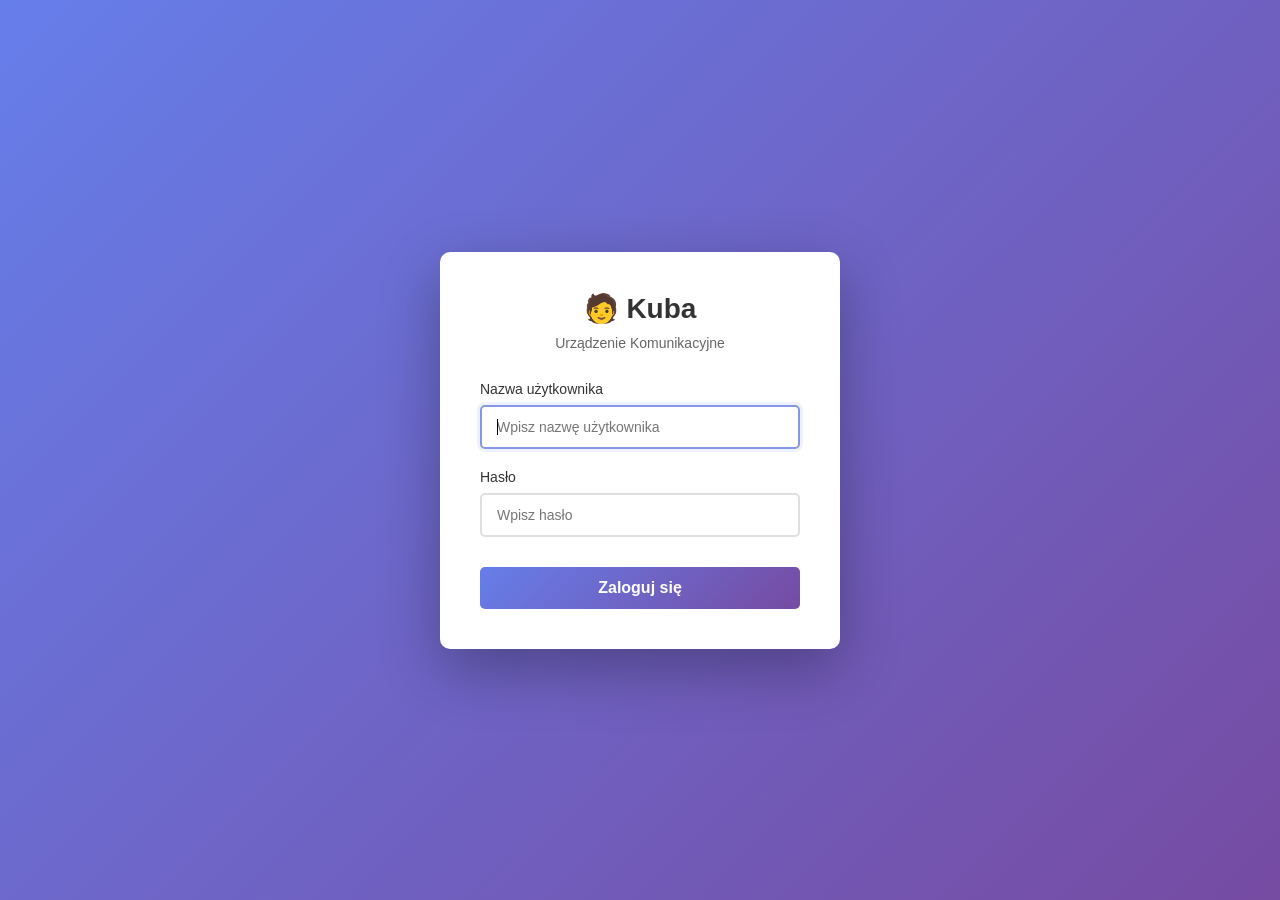
==== commit 49bc30df: "Drak style - fixing layout" ====
--- a/index.html
+++ b/index.html
@@ -15,7 +15,7 @@
             <span id="status">Gotowe</span>
             <span id="user-display" style="margin-right: 15px; font-size: 14px; color: #666;"></span>
             <button id="manage-words-btn" class="manage-btn" title="Zarządzaj słowami">🛠️⚙️</button>
-            <button id="logout-btn" class="manage-btn" title="Wyloguj się" style="margin-left: 8px;">⏻</button>
+            <button id="logout-btn" class="manage-btn logout-btn" title="Wyloguj się" style="margin-left: 8px;">⏻</button>
         </div>
     </header>
 
@@ -50,24 +50,21 @@
                     <!-- Category Management Section -->
                     <div class="form-group">
                         <label>Zarządzaj kategoriami:</label>
-                        <div style="background: #f5f5f5; border-radius: 8px; padding: 15px; margin: 10px 0; max-height: 250px; overflow-y: auto;">
+                        <div class="categories-management-wrapper">
                             <div id="categories-management-list" style="min-height: 60px;">
                                 <!-- Categories will be populated by JavaScript -->
                                 <p style="color: #999; text-align: center; padding: 20px 0;">Brak kategorii</p>
                             </div>
                         </div>
 
-                        <div style="display: flex; gap: 10px; flex-wrap: wrap;">
-                            <label for="new-category-name"
-                                   style="display: flex; align-items: center; flex: 1; min-width: 150px;">
-                                <input type="text" id="new-category-name" placeholder="Nazwa nowej kategorii"
-                                       style="flex: 1; padding: 8px; border: 1px solid #ddd; border-radius: 4px; font-size: 13px;">
-                            </label>
-                            <button id="add-category-btn" class="btn-primary"
-                                    style="padding: 8px 16px; font-size: 13px;">➕ Dodaj kategorię
-                            </button>
-                        </div>
-                        <small style="display: block; color: #999; margin-top: 8px;">
+                        <div class="add-category-form">
+                            <h4>➕ Dodaj nową kategorię</h4>
+                            <div class="form-row">
+                                <input type="text" id="new-category-name" placeholder="Nazwa nowej kategorii..." class="inline-text-input">
+                                <button id="add-category-btn" class="btn-primary" style="padding: 8px 16px; font-size: 13px; white-space: nowrap; flex-shrink: 0;">➕ Dodaj</button>
+                            </div>
+                        </div>
+                        <small class="add-category-help">
                             Kliknij na kategorię aby edytować lub usunąć
                         </small>
                     </div>
@@ -85,15 +82,15 @@
                     </div>
 
                     <!-- Words list for selected category -->
-                    <div id="words-list-container" style="margin-top: 10px; min-height: 60px; max-height: 350px; overflow-y: auto; background: #f5f5f5; border-radius: 8px; padding: 10px;">
+                    <div id="words-list-container" class="words-list-container">
                         <p style="color: #999; text-align: center; padding: 20px 0; margin: 0;">Wybierz kategorię aby zobaczyć słowa</p>
                     </div>
 
                     <!-- Add word – simple form, shown when category is selected -->
-                    <div id="add-word-form-simple" style="display: none; margin-top: 15px; padding-top: 15px; border-top: 1px solid #e0e0e0;">
-                        <h4 style="margin: 0 0 10px; color: #333;">➕ Dodaj nowe słowo</h4>
-                        <div style="display: flex; gap: 10px;">
-                            <input type="text" id="word-text-input" placeholder="Tekst słowa..." style="flex: 1; padding: 8px; border: 1px solid #ddd; border-radius: 4px; font-size: 14px;">
+                    <div id="add-word-form-simple" class="add-word-form">
+                        <h4>➕ Dodaj nowe słowo</h4>
+                        <div class="form-row">
+                            <input type="text" id="word-text-input" placeholder="Tekst słowa..." class="inline-text-input">
                             <button id="add-word-btn" class="btn-primary" style="padding: 8px 16px; white-space: nowrap;">➕ Dodaj</button>
                         </div>
                     </div>
@@ -120,8 +117,8 @@
                 <!-- Settings Tab -->
                 <div id="settings-tab" class="tab-content">
                     <!-- Alarm Settings (Orange section) -->
-                    <div class="settings-section-alarm" style="border-left: 4px solid #ff9800; background: #fff; padding: 20px; border-radius: 6px; margin-bottom: 20px;">
-                        <h3 style="margin: 0 0 15px; color: #333; font-size: 16px;">🔔 Ustawienia alarmu</h3>
+                    <div class="settings-section-alarm">
+                        <h3>🔔 Ustawienia alarmu</h3>
 
                         <div class="form-group">
                             <label for="alarm-type-select">Rodzaj dźwięku alarmu:</label>
@@ -160,8 +157,8 @@
                     </div>
 
                     <!-- Dwell Time Settings (Blue section) -->
-                    <div class="settings-section-dwell" style="border-left: 4px solid #2196f3; background: #fff; padding: 20px; border-radius: 6px; margin-bottom: 20px;">
-                        <h3 style="margin: 0 0 15px; color: #333; font-size: 16px;">👁️ Patrzenie na przycisk (Dwell Time)</h3>
+                    <div class="settings-section-dwell">
+                        <h3>👁️ Patrzenie na przycisk (Dwell Time)</h3>
 
                         <div class="form-group">
                              <label style="display: flex; align-items: center; gap: 8px;">
@@ -187,8 +184,8 @@
                     </div>
 
                     <!-- Dark Mode Settings (Purple section) -->
-                    <div class="settings-section-darkmode" style="border-left: 4px solid #9c27b0; background: #fff; padding: 20px; border-radius: 6px; margin-bottom: 20px;">
-                        <h3 style="margin: 0 0 15px; color: #333; font-size: 16px;">🌙 Tryb ciemny</h3>
+                    <div class="settings-section-darkmode">
+                        <h3>🌙 Tryb ciemny</h3>
 
                         <div class="form-group">
                             <label style="display: flex; align-items: center; gap: 8px;">
@@ -202,7 +199,7 @@
                     </div>
 
                     <!-- Telegram Integration -->
-                    <div class="settings-section-telegram" style="border-left: 4px solid #4caf50; background: #fff; padding: 20px; border-radius: 6px;">
+                    <div class="settings-section-telegram">
                        <div class="form-group">
                           <label style="display: flex; align-items: center; gap: 8px;">
                               <input type="checkbox" id="telegram-toggle">
@@ -224,13 +221,11 @@
                           </div>
 
                           <!-- Add new chat section -->
-                          <div style="margin-top: 15px; padding-top: 15px; border-top: 1px solid #e0e0e0;">
-                              <h4 style="margin: 0 0 10px; color: #333;">➕ Dodaj nowego odbiorcę</h4>
-                              <div style="display: flex; gap: 10px; margin-bottom: 10px;">
-                                  <input type="text" id="telegram-new-name" placeholder="Nazwa (np. John)"
-                                         style="flex: 1; padding: 8px; border: 1px solid #ddd; border-radius: 4px; font-size: 14px;">
-                                  <input type="text" id="telegram-new-chat-id" placeholder="Chat ID"
-                                         style="flex: 1; padding: 8px; border: 1px solid #ddd; border-radius: 4px; font-size: 14px;">
+                          <div class="telegram-add-section">
+                              <h4>➕ Dodaj nowego odbiorcę</h4>
+                              <div class="form-row" style="margin-bottom: 10px;">
+                                  <input type="text" id="telegram-new-name" placeholder="Nazwa (np. John)" class="inline-text-input">
+                                  <input type="text" id="telegram-new-chat-id" placeholder="Chat ID" class="inline-text-input">
                                   <button id="telegram-add-chat-btn" class="btn-primary" style="padding: 8px 16px; white-space: nowrap;">➕ Dodaj</button>
                               </div>
                               <small style="color: #999; display: block;">
@@ -240,7 +235,7 @@
 
                           <!-- Chats management list -->
                           <div style="margin-top: 15px;">
-                              <div id="telegram-chats-list" style="background: #f5f5f5; border-radius: 8px; padding: 15px; max-height: 250px; overflow-y: auto;">
+                              <div id="telegram-chats-list" class="telegram-chats-list">
                                   <p style="color: #999; text-align: center; margin: 0;">Brak skonfigurowanych odbiorców</p>
                               </div>
                           </div>
--- a/styles.css
+++ b/styles.css
@@ -603,10 +603,15 @@
     padding: 5px 10px;
     border-radius: 4px;
     transition: background 0.2s ease;
+    color: #333;
 }
 
 .manage-btn:hover {
     background: rgba(102, 126, 234, 0.1);
+}
+
+.logout-btn {
+    color: #333;
 }
 
 .alarm-btn {
@@ -628,8 +633,217 @@
 }
 
 /* ============================================
-    MODAL STYLES
+    INLINE INPUT STYLES TO CLASSES
     ============================================ */
+
+.inline-text-input {
+    flex: 1;
+    padding: 8px;
+    border: 1px solid #ddd;
+    border-radius: 4px;
+    font-size: 14px;
+    background: white;
+    color: #333;
+}
+
+.inline-text-input:focus {
+    outline: none;
+    border-color: #667eea;
+    box-shadow: 0 0 0 3px rgba(102, 126, 234, 0.1);
+}
+
+.form-row {
+    display: flex;
+    gap: 10px;
+}
+
+.add-word-form {
+    display: none;
+    margin-top: 15px;
+    padding-top: 15px;
+    border-top: 1px solid #e0e0e0;
+}
+
+.add-word-form.active {
+    display: block;
+}
+
+.add-word-form h4 {
+    margin: 0 0 10px;
+    color: #333;
+}
+
+.add-category-form {
+    margin-top: 15px;
+    padding-top: 15px;
+    border-top: 1px solid #e0e0e0;
+}
+
+.add-category-form h4 {
+    margin: 0 0 10px;
+    color: #333;
+}
+
+.add-category-input {
+    display: flex;
+    align-items: center;
+    flex: 1;
+    min-width: 150px;
+}
+
+.add-category-input input {
+    flex: 1;
+    padding: 8px;
+    border: 1px solid #ddd;
+    border-radius: 4px;
+    font-size: 13px;
+    background: white;
+    color: #333;
+}
+
+.add-category-input input:focus {
+    outline: none;
+    border-color: #667eea;
+    box-shadow: 0 0 0 3px rgba(102, 126, 234, 0.1);
+}
+
+.add-category-help {
+    display: block;
+    color: #999;
+    margin-top: 8px;
+    font-size: 13px;
+}
+
+.telegram-add-section {
+    margin-top: 15px;
+    padding-top: 15px;
+    border-top: 1px solid #e0e0e0;
+}
+
+.telegram-add-section h4 {
+    margin: 0 0 10px;
+    color: #333;
+}
+
+.confirm-dialog-container {
+    position: fixed;
+    top: 50%;
+    left: 50%;
+    transform: translate(-50%, -50%);
+    background: white;
+    padding: 30px;
+    border-radius: 8px;
+    box-shadow: 0 4px 20px rgba(0, 0, 0, 0.3);
+    z-index: 2000;
+    min-width: 380px;
+    max-width: 90%;
+    box-sizing: border-box;
+}
+
+.dialog-container {
+    position: fixed;
+    top: 50%;
+    left: 50%;
+    transform: translate(-50%, -50%);
+    background: white;
+    padding: 30px;
+    border-radius: 8px;
+    box-shadow: 0 4px 20px rgba(0, 0, 0, 0.3);
+    z-index: 2000;
+    min-width: 400px;
+    max-width: 90%;
+    box-sizing: border-box;
+}
+
+.dialog-container h3 {
+    margin-top: 0;
+    color: #333;
+}
+
+.dialog-container label {
+    display: block;
+    margin-bottom: 5px;
+    font-weight: 600;
+    color: #333;
+}
+
+.dialog-container input,
+.dialog-container select {
+    width: 100%;
+    padding: 8px;
+    border: 1px solid #ddd;
+    border-radius: 4px;
+    font-size: 14px;
+    box-sizing: border-box;
+}
+
+.dialog-container input[type="color"] {
+    height: 40px;
+    cursor: pointer;
+}
+
+.dialog-group {
+    margin: 15px 0;
+}
+
+.dialog-buttons {
+    display: flex;
+    gap: 10px;
+    margin-top: 25px;
+}
+
+.confirm-dialog-container {
+    position: fixed;
+    top: 50%;
+    left: 50%;
+    transform: translate(-50%, -50%);
+    background: white;
+    padding: 30px;
+    border-radius: 8px;
+    box-shadow: 0 4px 20px rgba(0, 0, 0, 0.3);
+    z-index: 2000;
+    min-width: 380px;
+    max-width: 90%;
+    box-sizing: border-box;
+}
+
+.confirm-dialog-container h3 {
+    margin-top: 0;
+    color: #333;
+    font-size: 18px;
+}
+
+.confirm-dialog-container p {
+    margin: 15px 0;
+    color: #666;
+    line-height: 1.5;
+}
+
+.confirm-dialog-buttons {
+    display: flex;
+    gap: 10px;
+    margin-top: 25px;
+}
+
+.confirm-backdrop {
+    position: fixed;
+    top: 0;
+    left: 0;
+    right: 0;
+    bottom: 0;
+    background: rgba(0, 0, 0, 0.3);
+    z-index: 1999;
+}
+
+.dialog-backdrop {
+    position: fixed;
+    top: 0;
+    left: 0;
+    right: 0;
+    bottom: 0;
+    background: rgba(0, 0, 0, 0.3);
+    z-index: 1999;
+}
 
 .modal {
     display: none;
@@ -837,8 +1051,86 @@
 }
 
 /* ============================================
-   SETTINGS SECTIONS - VISUAL SEPARATION
-   ============================================ */
+    CONTAINER STYLES
+    ============================================ */
+
+.words-list-container {
+    margin-top: 10px;
+    min-height: 60px;
+    max-height: 350px;
+    overflow-y: auto;
+    background: #f5f5f5;
+    border-radius: 8px;
+    padding: 10px;
+}
+
+.telegram-chats-list {
+    background: #f5f5f5;
+    border-radius: 8px;
+    padding: 15px;
+    max-height: 250px;
+    overflow-y: auto;
+}
+
+.categories-management-wrapper {
+    background: #f5f5f5;
+    border-radius: 8px;
+    padding: 15px;
+    margin: 10px 0;
+    max-height: 250px;
+    overflow-y: auto;
+}
+
+.settings-section-alarm,
+.settings-section-dwell,
+.settings-section-darkmode,
+.settings-section-telegram {
+    border-left: 4px solid;
+    background: #fff;
+    padding: 20px;
+    border-radius: 6px;
+    margin-bottom: 20px;
+}
+
+.settings-section-alarm {
+    border-left-color: #ff9800;
+}
+
+.settings-section-dwell {
+    border-left-color: #2196f3;
+}
+
+.settings-section-darkmode {
+    border-left-color: #9c27b0;
+}
+
+.settings-section-telegram {
+    border-left-color: #4caf50;
+}
+
+.settings-section-alarm h3 {
+    margin: 0 0 15px;
+    color: #333;
+    font-size: 16px;
+}
+
+.settings-section-dwell h3 {
+    margin: 0 0 15px;
+    color: #333;
+    font-size: 16px;
+}
+
+.settings-section-darkmode h3 {
+    margin: 0 0 15px;
+    color: #333;
+    font-size: 16px;
+}
+
+.settings-section-telegram h3 {
+    margin: 0 0 15px;
+    color: #333;
+    font-size: 16px;
+}
 
 #settings-tab > .form-group {
     padding: 16px;
@@ -1218,7 +1510,16 @@
 .dark-mode #settings-tab > .settings-section-dwell,
 .dark-mode #settings-tab > .settings-section-darkmode,
 .dark-mode #settings-tab > .settings-section-telegram {
+    background: rgba(30, 30, 30, 0.9) !important;
+    border: 1px solid rgba(255, 255, 255, 0.1) !important;
     box-shadow: 0 1px 3px rgba(0, 0, 0, 0.4);
+}
+
+.dark-mode #settings-tab > .settings-section-alarm h3,
+.dark-mode #settings-tab > .settings-section-dwell h3,
+.dark-mode #settings-tab > .settings-section-darkmode h3,
+.dark-mode #settings-tab > .settings-section-telegram h3 {
+    color: #e0e0e0 !important;
 }
 
 .dark-mode #settings-tab > .settings-section-alarm:hover,
@@ -1228,6 +1529,45 @@
     box-shadow: 0 2px 6px rgba(0, 0, 0, 0.6);
 }
 
+.dark-mode .settings-section-alarm .form-group label,
+.dark-mode .settings-section-dwell .form-group label,
+.dark-mode .settings-section-darkmode .form-group label,
+.dark-mode .settings-section-telegram .form-group label {
+    color: #e0e0e0 !important;
+}
+
+.dark-mode .settings-section-alarm .form-group small,
+.dark-mode .settings-section-dwell .form-group small,
+.dark-mode .settings-section-darkmode .form-group small,
+.dark-mode .settings-section-telegram .form-group small {
+    color: #b0b0b0 !important;
+}
+
+.dark-mode .settings-section-alarm .form-group input,
+.dark-mode .settings-section-alarm .form-group select,
+.dark-mode .settings-section-dwell .form-group input,
+.dark-mode .settings-section-dwell .form-group select,
+.dark-mode .settings-section-darkmode .form-group input,
+.dark-mode .settings-section-darkmode .form-group select,
+.dark-mode .settings-section-telegram .form-group input,
+.dark-mode .settings-section-telegram .form-group select {
+    background: rgba(20, 20, 20, 0.8) !important;
+    color: #e0e0e0 !important;
+    border: 2px solid rgba(255, 255, 255, 0.1) !important;
+}
+
+.dark-mode .settings-section-alarm .form-group input:focus,
+.dark-mode .settings-section-alarm .form-group select:focus,
+.dark-mode .settings-section-dwell .form-group input:focus,
+.dark-mode .settings-section-dwell .form-group select:focus,
+.dark-mode .settings-section-darkmode .form-group input:focus,
+.dark-mode .settings-section-darkmode .form-group select:focus,
+.dark-mode .settings-section-telegram .form-group input:focus,
+.dark-mode .settings-section-telegram .form-group select:focus {
+    border-color: #667eea !important;
+    box-shadow: 0 0 0 3px rgba(102, 126, 234, 0.15) !important;
+}
+
 .dark-mode .btn-primary {
     box-shadow: 0 4px 10px rgba(102, 126, 234, 0.25);
 }
@@ -1249,10 +1589,18 @@
     border-top: 2px solid rgba(255, 255, 255, 0.1);
 }
 
+.dark-mode .manage-btn {
+    color: #e0e0e0;
+}
+
 .dark-mode .manage-btn:hover {
     background: rgba(102, 126, 234, 0.15);
 }
 
+.dark-mode .logout-btn {
+    color: #e0e0e0;
+}
+
 .dark-mode .alarm-btn:hover {
     background: rgba(255, 69, 69, 0.15);
 }
@@ -1269,6 +1617,123 @@
     box-shadow: 0 2px 8px rgba(102, 126, 234, 0.4);
 }
 
+.dark-mode .settings-section-alarm > div[style*="border-top"],
+.dark-mode .settings-section-dwell > div[style*="border-top"],
+.dark-mode .settings-section-darkmode > div[style*="border-top"],
+.dark-mode .settings-section-telegram > div[style*="border-top"] {
+    border-top: 1px solid rgba(255, 255, 255, 0.1) !important;
+}
+
+.dark-mode .settings-section-alarm h4,
+.dark-mode .settings-section-dwell h4,
+.dark-mode .settings-section-darkmode h4,
+.dark-mode .settings-section-telegram h4 {
+    color: #e0e0e0 !important;
+}
+
+.dark-mode .words-list-container {
+    background: rgba(30, 30, 30, 0.7);
+    color: #e0e0e0;
+}
+
+.dark-mode .telegram-chats-list {
+    background: rgba(30, 30, 30, 0.7);
+    color: #e0e0e0;
+}
+
+.dark-mode .categories-management-wrapper {
+    background: rgba(30, 30, 30, 0.7);
+    color: #e0e0e0;
+}
+
+.dark-mode .confirm-dialog-container {
+    background: #1e1e1e;
+    color: #e0e0e0;
+    box-shadow: 0 4px 20px rgba(0, 0, 0, 0.8);
+}
+
+.dark-mode .confirm-dialog-container h3 {
+    color: #e0e0e0;
+}
+
+.dark-mode .confirm-dialog-container p {
+    color: #b0b0b0;
+}
+
+.dark-mode .dialog-container {
+    background: #1e1e1e;
+    color: #e0e0e0;
+    box-shadow: 0 4px 20px rgba(0, 0, 0, 0.8);
+}
+
+.dark-mode .dialog-container h3 {
+    color: #e0e0e0;
+}
+
+.dark-mode .dialog-container label {
+    color: #e0e0e0;
+}
+
+.dark-mode .dialog-container input,
+.dark-mode .dialog-container select {
+    background: rgba(30, 30, 30, 0.8);
+    color: #e0e0e0;
+    border: 2px solid rgba(255, 255, 255, 0.1);
+}
+
+.dark-mode .dialog-container input:focus,
+.dark-mode .dialog-container select:focus {
+    border-color: #667eea;
+    box-shadow: 0 0 0 3px rgba(102, 126, 234, 0.15);
+}
+
+.dark-mode .inline-text-input {
+    background: rgba(30, 30, 30, 0.8);
+    color: #e0e0e0;
+    border: 2px solid rgba(255, 255, 255, 0.1);
+}
+
+.dark-mode .inline-text-input:focus {
+    outline: none;
+    border-color: #667eea;
+    box-shadow: 0 0 0 3px rgba(102, 126, 234, 0.15);
+}
+
+.dark-mode .add-word-form {
+    border-top: 1px solid rgba(255, 255, 255, 0.1);
+}
+
+.dark-mode .add-word-form h4 {
+    color: #e0e0e0;
+}
+
+.dark-mode .add-category-form {
+    border-top: 1px solid rgba(255, 255, 255, 0.1);
+}
+
+.dark-mode .add-category-input input {
+    background: rgba(30, 30, 30, 0.8);
+    color: #e0e0e0;
+    border: 2px solid rgba(255, 255, 255, 0.1);
+}
+
+.dark-mode .add-category-input input:focus {
+    border-color: #667eea;
+    box-shadow: 0 0 0 3px rgba(102, 126, 234, 0.15);
+}
+
+.dark-mode .add-category-help {
+    color: #b0b0b0;
+}
+
+.dark-mode .telegram-add-section {
+    border-top: 1px solid rgba(255, 255, 255, 0.1);
+}
+
+.dark-mode .telegram-add-section h4 {
+    color: #e0e0e0;
+}
+
 .dark-mode .toast {
     background: rgba(30, 30, 30, 0.95);
     color: #e0e0e0;
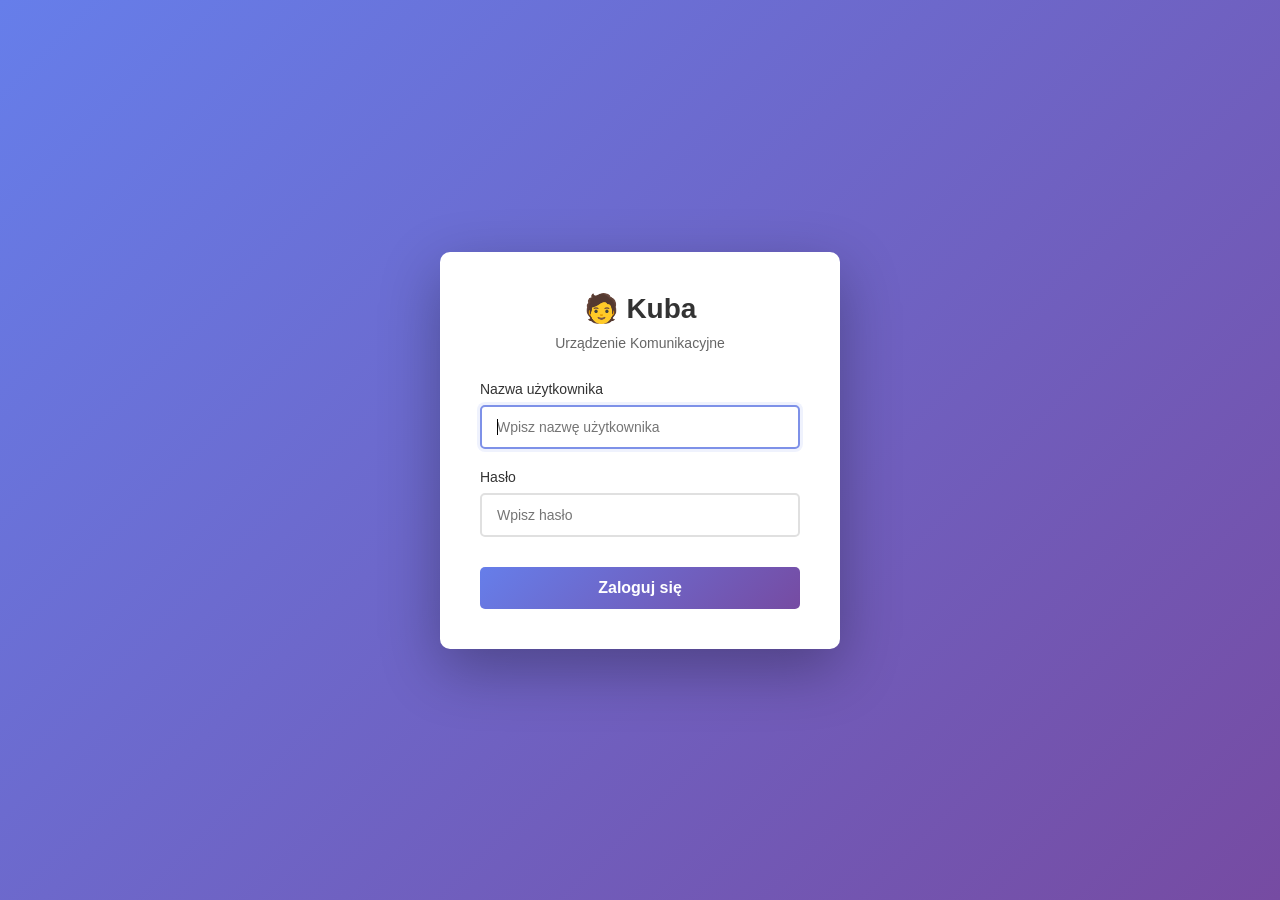
==== commit 7803a87b: "Move styles to css" ====
--- a/index.html
+++ b/index.html
@@ -13,9 +13,9 @@
         <h1>Urządzenie Komunikacyjne</h1>
         <div class="status-bar">
             <span id="status">Gotowe</span>
-            <span id="user-display" style="margin-right: 15px; font-size: 14px; color: #666;"></span>
+            <span id="user-display"></span>
             <button id="manage-words-btn" class="manage-btn" title="Zarządzaj słowami">🛠️⚙️</button>
-            <button id="logout-btn" class="manage-btn logout-btn" title="Wyloguj się" style="margin-left: 8px;">⏻</button>
+            <button id="logout-btn" class="manage-btn logout-btn" title="Wyloguj się">⏻</button>
         </div>
     </header>
 
@@ -28,7 +28,7 @@
     <div id="toast" class="toast" aria-live="polite"></div>
 
     <!-- Hidden audio element for alarm fallback -->
-    <audio id="alarm-audio" style="display: none;"></audio>
+    <audio id="alarm-audio"></audio>
 
     <!-- Word Management Modal -->
     <div id="word-modal" class="modal">
@@ -41,7 +41,7 @@
             <div class="modal-body">
                 <div class="modal-tabs">
                     <button class="tab-btn active" data-tab="categories-tab">Zarządzaj kategoriami</button>
-                    <button class="tab-btn " data-tab="words-tab">Zarządzaj Słowami</button>
+                    <button class="tab-btn" data-tab="words-tab">Zarządzaj Słowami</button>
                     <button class="tab-btn" data-tab="settings-tab">Ustawienia</button>
                 </div>
 
@@ -51,9 +51,9 @@
                     <div class="form-group">
                         <label>Zarządzaj kategoriami:</label>
                         <div class="categories-management-wrapper">
-                            <div id="categories-management-list" style="min-height: 60px;">
+                            <div id="categories-management-list">
                                 <!-- Categories will be populated by JavaScript -->
-                                <p style="color: #999; text-align: center; padding: 20px 0;">Brak kategorii</p>
+                                <p class="empty-placeholder">Brak kategorii</p>
                             </div>
                         </div>
 
@@ -61,7 +61,7 @@
                             <h4>➕ Dodaj nową kategorię</h4>
                             <div class="form-row">
                                 <input type="text" id="new-category-name" placeholder="Nazwa nowej kategorii..." class="inline-text-input">
-                                <button id="add-category-btn" class="btn-primary" style="padding: 8px 16px; font-size: 13px; white-space: nowrap; flex-shrink: 0;">➕ Dodaj</button>
+                                <button id="add-category-btn" class="btn-primary">➕ Dodaj</button>
                             </div>
                         </div>
                         <small class="add-category-help">
@@ -83,7 +83,7 @@
 
                     <!-- Words list for selected category -->
                     <div id="words-list-container" class="words-list-container">
-                        <p style="color: #999; text-align: center; padding: 20px 0; margin: 0;">Wybierz kategorię aby zobaczyć słowa</p>
+                        <p class="empty-placeholder">Wybierz kategorię aby zobaczyć słowa</p>
                     </div>
 
                     <!-- Add word – simple form, shown when category is selected -->
@@ -91,18 +91,18 @@
                         <h4>➕ Dodaj nowe słowo</h4>
                         <div class="form-row">
                             <input type="text" id="word-text-input" placeholder="Tekst słowa..." class="inline-text-input">
-                            <button id="add-word-btn" class="btn-primary" style="padding: 8px 16px; white-space: nowrap;">➕ Dodaj</button>
+                            <button id="add-word-btn" class="btn-primary">➕ Dodaj</button>
                         </div>
                     </div>
 
                     <!-- Hidden legacy elements kept for JS internal references -->
-                    <select id="category-select" style="display:none"><option value="">...</option></select>
-                    <select id="position-select" style="display:none"><option value="">...</option></select>
-                    <input type="color" id="word-color-input" value="#667eea" style="display:none">
-                    <input type="number" id="word-size-input" style="display:none">
-                    <input type="checkbox" id="use-color-checkbox" style="display:none">
-                    <button id="add-cancel-btn" style="display:none"></button>
-                    <div id="edit-word-section" style="display:none">
+                    <select id="category-select" class="hidden-control"><option value="">...</option></select>
+                    <select id="position-select" class="hidden-control"><option value="">...</option></select>
+                    <input type="color" id="word-color-input" value="#667eea" class="hidden-control">
+                    <input type="number" id="word-size-input" class="hidden-control">
+                    <input type="checkbox" id="use-color-checkbox" class="hidden-control">
+                    <button id="add-cancel-btn" class="hidden-control"></button>
+                    <div id="edit-word-section" class="hidden-control">
                         <input type="text" id="edit-word-text">
                         <input type="color" id="edit-word-color" value="#667eea">
                         <input type="number" id="edit-word-size">
@@ -122,13 +122,13 @@
 
                         <div class="form-group">
                             <label for="alarm-type-select">Rodzaj dźwięku alarmu:</label>
-                            <div style="display: flex; gap: 10px; align-items: flex-start;">
-                                <select id="alarm-type-select" style="flex: 1;">
+                            <div class="settings-input-row">
+                                <select id="alarm-type-select">
                                     <!-- Populated by JavaScript from ALARM_PROFILES -->
                                 </select>
-                                <button id="test-alarm-sound-btn" class="btn-secondary" style="padding: 8px 16px; white-space: nowrap; margin-top: 0;">🔊 Testuj</button>
-                            </div>
-                            <small style="color: #999; margin-top: 8px; display: block;">
+                                <button id="test-alarm-sound-btn" class="btn-secondary">🔊 Testuj</button>
+                            </div>
+                            <small class="form-hint">
                                 Wybierz rodzaj dźwięku dostosowany do potrzeb słuchowych użytkownika.
                             </small>
                         </div>
@@ -138,19 +138,18 @@
                             <select id="alarm-output-select">
                                 <option value="">Domyślne</option>
                             </select>
-                            <small style="color: #999; margin-top: 8px; display: block;">
+                            <small class="form-hint">
                                 Alarm zawsze będzie grał na wybranym urządzeniu, niezależnie od ustawień systemowych.
                             </small>
                         </div>
 
                         <div class="form-group">
                             <label for="alarm-duration-slider">Długość alarmu:</label>
-                            <div style="display: flex; gap: 10px; align-items: center;">
-                                <input type="range" id="alarm-duration-slider" min="1" max="10" step="1" value="6"
-                                       style="flex: 1;">
-                                <span id="alarm-duration-display" style="min-width: 50px; text-align: right;">6s</span>
-                            </div>
-                            <small style="color: #999; margin-top: 8px; display: block;">
+                            <div class="slider-row">
+                                <input type="range" id="alarm-duration-slider" min="1" max="10" step="1" value="6">
+                                <span id="alarm-duration-display" class="value-display">6s</span>
+                            </div>
+                            <small class="form-hint">
                                 Ustaw czas trwania alarmu od 1 do 10 sekund.
                             </small>
                         </div>
@@ -161,26 +160,25 @@
                         <h3>👁️ Patrzenie na przycisk (Dwell Time)</h3>
 
                         <div class="form-group">
-                             <label style="display: flex; align-items: center; gap: 8px;">
-                                 <input type="checkbox" id="dwell-enabled-toggle">
-                                 <span>Włącz patrzenie na przycisk (Dwell Time)</span>
-                             </label>
-                             <small style="color: #999; margin-top: 8px; display: block;">
-                                 Gdy włączysz, przycisk będzie automatycznie aktywowany po patrzeniu na niego przez wskazany czas.
-                             </small>
-                         </div>
-
-                          <div class="form-group" id="dwell-time-settings" style="display: none;">
-                              <label for="dwell-time-slider">Czas patrzenia na przycisk (Dwell Time):</label>
-                              <div style="display: flex; gap: 10px; align-items: center;">
-                                  <input type="range" id="dwell-time-slider" min="500" max="5000" step="100" value="2000"
-                                         style="flex: 1;">
-                                  <span id="dwell-time-display" style="min-width: 50px; text-align: right;">2.0s</span>
-                              </div>
-                              <small style="color: #999; margin-top: 8px; display: block;">
-                                  Przycisk zostanie automatycznie aktywowany po patrzeniu na niego przez wskazany czas. Gdy odsuniesz kursor licznik zresetuje się.
-                              </small>
-                          </div>
+                            <label>
+                                <input type="checkbox" id="dwell-enabled-toggle">
+                                <span>Włącz patrzenie na przycisk (Dwell Time)</span>
+                            </label>
+                            <small class="form-hint">
+                                Gdy włączysz, przycisk będzie automatycznie aktywowany po patrzeniu na niego przez wskazany czas.
+                            </small>
+                        </div>
+
+                        <div class="form-group" id="dwell-time-settings">
+                            <label for="dwell-time-slider">Czas patrzenia na przycisk (Dwell Time):</label>
+                            <div class="slider-row">
+                                <input type="range" id="dwell-time-slider" min="500" max="5000" step="100" value="2000">
+                                <span id="dwell-time-display" class="value-display">2.0s</span>
+                            </div>
+                            <small class="form-hint">
+                                Przycisk zostanie automatycznie aktywowany po patrzeniu na niego przez wskazany czas. Gdy odsuniesz kursor licznik zresetuje się.
+                            </small>
+                        </div>
                     </div>
 
                     <!-- Dark Mode Settings (Purple section) -->
@@ -188,11 +186,11 @@
                         <h3>🌙 Tryb ciemny</h3>
 
                         <div class="form-group">
-                            <label style="display: flex; align-items: center; gap: 8px;">
+                            <label>
                                 <input type="checkbox" id="dark-mode-toggle">
                                 <span>Włącz tryb ciemny</span>
                             </label>
-                            <small style="color: #999; margin-top: 8px; display: block;">
+                            <small class="form-hint">
                                 Zmień tło na ciemne dla wygody w słabym oświetleniu.
                             </small>
                         </div>
@@ -200,54 +198,53 @@
 
                     <!-- Telegram Integration -->
                     <div class="settings-section-telegram">
-                       <div class="form-group">
-                          <label style="display: flex; align-items: center; gap: 8px;">
-                              <input type="checkbox" id="telegram-toggle">
-                              <span>Włącz wysyłanie wiadomości na Telegram</span>
-                          </label>
-                          <small style="color: #999; margin-top: 8px; display: block;">
-                              Gdy włączysz, wiadomości będą wysyłane na wybrany kanał Telegram.
-                          </small>
-                      </div>
-
-                      <!-- Telegram settings section (hidden by default) -->
-                      <div class="form-group" id="telegram-settings" style="display: none;">
-                          <!-- Telegram chats list -->
-                          <div style="margin-top: 15px;">
-                              <label for="telegram-chat-select">Wybierz odbiorcę:</label>
-                              <select id="telegram-chat-select" style="margin-top: 5px;">
-                                  <option value="">-- Brak skonfigurowanych odbiorców --</option>
-                              </select>
-                          </div>
-
-                          <!-- Add new chat section -->
-                          <div class="telegram-add-section">
-                              <h4>➕ Dodaj nowego odbiorcę</h4>
-                              <div class="form-row" style="margin-bottom: 10px;">
-                                  <input type="text" id="telegram-new-name" placeholder="Nazwa (np. John)" class="inline-text-input">
-                                  <input type="text" id="telegram-new-chat-id" placeholder="Chat ID" class="inline-text-input">
-                                  <button id="telegram-add-chat-btn" class="btn-primary" style="padding: 8px 16px; white-space: nowrap;">➕ Dodaj</button>
-                              </div>
-                              <small style="color: #999; display: block;">
-                                  Znajdziesz swój Chat ID wpisując @userinfobot w Telegramie
-                              </small>
-                          </div>
-
-                          <!-- Chats management list -->
-                          <div style="margin-top: 15px;">
-                              <div id="telegram-chats-list" class="telegram-chats-list">
-                                  <p style="color: #999; text-align: center; margin: 0;">Brak skonfigurowanych odbiorców</p>
-                              </div>
-                          </div>
-
-                          <div style="margin-top: 10px;">
-                              <button id="telegram-test-btn" class="btn-secondary" style="width: 100%; padding: 10px;">
-                                  Testuj połączenie
-                              </button>
-                               <div id="telegram-status"
-                                    style="margin-top: 8px; font-size: 13px; text-align: center; min-height: 20px;"></div>
-                           </div>
-                       </div>
+                        <div class="form-group">
+                            <label>
+                                <input type="checkbox" id="telegram-toggle">
+                                <span>Włącz wysyłanie wiadomości na Telegram</span>
+                            </label>
+                            <small class="form-hint">
+                                Gdy włączysz, wiadomości będą wysyłane na wybrany kanał Telegram.
+                            </small>
+                        </div>
+
+                        <!-- Telegram settings section (hidden by default) -->
+                        <div class="form-group" id="telegram-settings">
+                            <!-- Telegram chats list -->
+                            <div class="form-section">
+                                <label for="telegram-chat-select">Wybierz odbiorcę:</label>
+                                <select id="telegram-chat-select">
+                                    <option value="">-- Brak skonfigurowanych odbiorców --</option>
+                                </select>
+                            </div>
+
+                            <!-- Add new chat section -->
+                            <div class="telegram-add-section">
+                                <h4>➕ Dodaj nowego odbiorcę</h4>
+                                <div class="form-row">
+                                    <input type="text" id="telegram-new-name" placeholder="Nazwa (np. John)" class="inline-text-input">
+                                    <input type="text" id="telegram-new-chat-id" placeholder="Chat ID" class="inline-text-input">
+                                    <button id="telegram-add-chat-btn" class="btn-primary">➕ Dodaj</button>
+                                </div>
+                                <small class="form-hint">
+                                    Znajdziesz swój Chat ID wpisując @userinfobot w Telegramie
+                                </small>
+                            </div>
+
+                            <!-- Chats management list -->
+                            <div class="form-section">
+                                <div id="telegram-chats-list" class="telegram-chats-list">
+                                    <p class="empty-placeholder">Brak skonfigurowanych odbiorców</p>
+                                </div>
+                            </div>
+
+                            <div class="form-action">
+                                <button id="telegram-test-btn" class="btn-secondary">
+                                    Testuj połączenie
+                                </button>
+                                <div id="telegram-status"></div>
+                            </div>
+                        </div>
                     </div>
                 </div>
             </div>
--- a/styles.css
+++ b/styles.css
@@ -100,6 +100,16 @@
     padding: 5px 12px;
     background: #e8f5e9;
     border-radius: 20px;
+}
+
+#user-display {
+    margin-right: 15px;
+    font-size: 14px;
+    color: #666;
+}
+
+#alarm-audio {
+    display: none;
 }
 
 
@@ -612,6 +622,7 @@
 
 .logout-btn {
     color: #333;
+    margin-left: 8px;
 }
 
 .alarm-btn {
@@ -635,6 +646,120 @@
 /* ============================================
     INLINE INPUT STYLES TO CLASSES
     ============================================ */
+
+/* Empty state placeholder text inside containers */
+.empty-placeholder {
+    color: #999;
+    text-align: center;
+    padding: 20px 0;
+    margin: 0;
+}
+
+/* Hidden legacy form controls (kept for JS references) */
+.hidden-control {
+    display: none;
+}
+
+/* Settings row: input + action button side by side */
+.settings-input-row {
+    display: flex;
+    gap: 10px;
+    align-items: flex-start;
+}
+
+.settings-input-row select {
+    flex: 1;
+}
+
+/* Slider row: range input + value display */
+.slider-row {
+    display: flex;
+    gap: 10px;
+    align-items: center;
+}
+
+.slider-row input[type="range"] {
+    flex: 1;
+}
+
+/* Value display span next to sliders */
+.value-display {
+    min-width: 50px;
+    text-align: right;
+    font-size: 14px;
+    font-weight: 600;
+}
+
+/* Small hint / description text under form fields */
+.form-hint {
+    color: #999;
+    margin-top: 8px;
+    display: block;
+    font-size: 13px;
+}
+
+/* Spacer sections inside panels */
+.form-section {
+    margin-top: 15px;
+}
+
+.form-action {
+    margin-top: 10px;
+}
+
+/* Initially hidden settings panels (toggled by JS) */
+#dwell-time-settings,
+#telegram-settings {
+    display: none;
+}
+
+/* Categories management list min-height */
+#categories-management-list {
+    min-height: 60px;
+}
+
+/* Add buttons in form rows */
+#add-category-btn {
+    padding: 8px 16px;
+    font-size: 13px;
+    white-space: nowrap;
+    flex-shrink: 0;
+}
+
+#add-word-btn,
+#telegram-add-chat-btn {
+    padding: 8px 16px;
+    white-space: nowrap;
+    flex-shrink: 0;
+}
+
+/* Test alarm sound button */
+#test-alarm-sound-btn {
+    padding: 8px 16px;
+    white-space: nowrap;
+    flex-shrink: 0;
+}
+
+/* Telegram specific */
+#telegram-chat-select {
+    margin-top: 5px;
+}
+
+#telegram-test-btn {
+    width: 100%;
+    padding: 10px;
+}
+
+#telegram-status {
+    margin-top: 8px;
+    font-size: 13px;
+    text-align: center;
+    min-height: 20px;
+}
+
+.telegram-add-section .form-row {
+    margin-bottom: 10px;
+}
 
 .inline-text-input {
     flex: 1;
@@ -1204,6 +1329,7 @@
 .form-group label:has(input[type="checkbox"]) {
     display: flex;
     align-items: center;
+    gap: 8px;
     margin-bottom: 0;
 }
 
@@ -1368,7 +1494,7 @@
 }
 
 .dark-mode #user-display {
-    color: #999 !important;
+    color: #999;
 }
 
 .dark-mode .category-grid {
@@ -1510,8 +1636,8 @@
 .dark-mode #settings-tab > .settings-section-dwell,
 .dark-mode #settings-tab > .settings-section-darkmode,
 .dark-mode #settings-tab > .settings-section-telegram {
-    background: rgba(30, 30, 30, 0.9) !important;
-    border: 1px solid rgba(255, 255, 255, 0.1) !important;
+    background: rgba(30, 30, 30, 0.9);
+    border: 1px solid rgba(255, 255, 255, 0.1);
     box-shadow: 0 1px 3px rgba(0, 0, 0, 0.4);
 }
 
@@ -1519,7 +1645,7 @@
 .dark-mode #settings-tab > .settings-section-dwell h3,
 .dark-mode #settings-tab > .settings-section-darkmode h3,
 .dark-mode #settings-tab > .settings-section-telegram h3 {
-    color: #e0e0e0 !important;
+    color: #e0e0e0;
 }
 
 .dark-mode #settings-tab > .settings-section-alarm:hover,
@@ -1533,14 +1659,14 @@
 .dark-mode .settings-section-dwell .form-group label,
 .dark-mode .settings-section-darkmode .form-group label,
 .dark-mode .settings-section-telegram .form-group label {
-    color: #e0e0e0 !important;
+    color: #e0e0e0;
 }
 
 .dark-mode .settings-section-alarm .form-group small,
 .dark-mode .settings-section-dwell .form-group small,
 .dark-mode .settings-section-darkmode .form-group small,
 .dark-mode .settings-section-telegram .form-group small {
-    color: #b0b0b0 !important;
+    color: #b0b0b0;
 }
 
 .dark-mode .settings-section-alarm .form-group input,
@@ -1551,9 +1677,9 @@
 .dark-mode .settings-section-darkmode .form-group select,
 .dark-mode .settings-section-telegram .form-group input,
 .dark-mode .settings-section-telegram .form-group select {
-    background: rgba(20, 20, 20, 0.8) !important;
-    color: #e0e0e0 !important;
-    border: 2px solid rgba(255, 255, 255, 0.1) !important;
+    background: rgba(20, 20, 20, 0.8);
+    color: #e0e0e0;
+    border: 2px solid rgba(255, 255, 255, 0.1);
 }
 
 .dark-mode .settings-section-alarm .form-group input:focus,
@@ -1564,8 +1690,8 @@
 .dark-mode .settings-section-darkmode .form-group select:focus,
 .dark-mode .settings-section-telegram .form-group input:focus,
 .dark-mode .settings-section-telegram .form-group select:focus {
-    border-color: #667eea !important;
-    box-shadow: 0 0 0 3px rgba(102, 126, 234, 0.15) !important;
+    border-color: #667eea;
+    box-shadow: 0 0 0 3px rgba(102, 126, 234, 0.15);
 }
 
 .dark-mode .btn-primary {
@@ -1615,20 +1741,13 @@
 
 .dark-mode input[type="range"]::-moz-range-thumb {
     box-shadow: 0 2px 8px rgba(102, 126, 234, 0.4);
-}
-
-.dark-mode .settings-section-alarm > div[style*="border-top"],
-.dark-mode .settings-section-dwell > div[style*="border-top"],
-.dark-mode .settings-section-darkmode > div[style*="border-top"],
-.dark-mode .settings-section-telegram > div[style*="border-top"] {
-    border-top: 1px solid rgba(255, 255, 255, 0.1) !important;
 }
 
 .dark-mode .settings-section-alarm h4,
 .dark-mode .settings-section-dwell h4,
 .dark-mode .settings-section-darkmode h4,
 .dark-mode .settings-section-telegram h4 {
-    color: #e0e0e0 !important;
+    color: #e0e0e0;
 }
 
 .dark-mode .words-list-container {
@@ -1707,6 +1826,10 @@
     color: #e0e0e0;
 }
 
+.dark-mode .add-category-form h4 {
+    color: #e0e0e0;
+}
+
 .dark-mode .add-category-form {
     border-top: 1px solid rgba(255, 255, 255, 0.1);
 }
@@ -1751,3 +1874,22 @@
     background: rgba(102, 126, 234, 0.9);
 }
 
+/* ============================================
+   DARK MODE - UTILITY CLASSES
+   ============================================ */
+
+.dark-mode .form-hint {
+    color: #b0b0b0;
+}
+
+.dark-mode .empty-placeholder {
+    color: #666;
+}
+
+.dark-mode #telegram-status {
+    color: #b0b0b0;
+}
+
+.dark-mode .value-display {
+    color: #e0e0e0;
+}
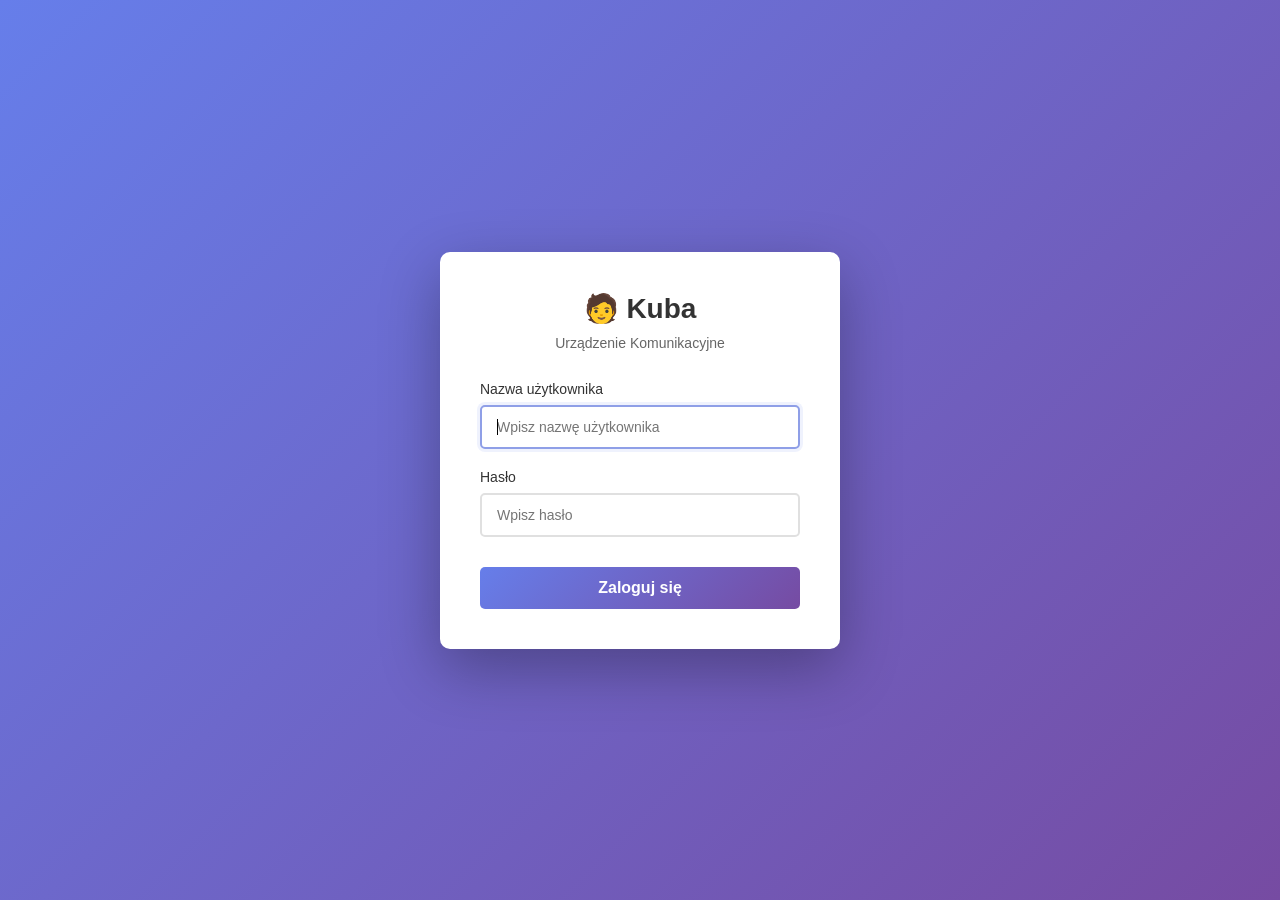
==== commit 44d64b2d: "Support Eng, Polish" ====
--- a/index.html
+++ b/index.html
@@ -10,12 +10,12 @@
 <div class="container">
     <!-- Header -->
     <header class="header">
-        <h1>Urządzenie Komunikacyjne</h1>
+        <h1 data-i18n="appHeading">Urządzenie Komunikacyjne</h1>
         <div class="status-bar">
-            <span id="status">Gotowe</span>
+            <span id="status" data-i18n="statusReady">Gotowe</span>
             <span id="user-display"></span>
-            <button id="manage-words-btn" class="manage-btn" title="Zarządzaj słowami">🛠️⚙️</button>
-            <button id="logout-btn" class="manage-btn logout-btn" title="Wyloguj się">⏻</button>
+            <button id="manage-words-btn" class="manage-btn" data-i18n-title="manageWordsBtnTitle" title="Zarządzaj słowami">🛠️⚙️</button>
+            <button id="logout-btn" class="manage-btn logout-btn" data-i18n-title="logoutBtnTitle" title="Wyloguj się">⏻</button>
         </div>
     </header>
 
@@ -34,37 +34,35 @@
     <div id="word-modal" class="modal">
         <div class="modal-content">
             <div class="modal-header">
-                <h2>Zarządzaj słowami</h2>
+                <h2 data-i18n="modalTitle">Zarządzaj słowami</h2>
                 <button class="modal-close" id="modal-close">&times;</button>
             </div>
 
             <div class="modal-body">
                 <div class="modal-tabs">
-                    <button class="tab-btn active" data-tab="categories-tab">Zarządzaj kategoriami</button>
-                    <button class="tab-btn" data-tab="words-tab">Zarządzaj Słowami</button>
-                    <button class="tab-btn" data-tab="settings-tab">Ustawienia</button>
+                    <button class="tab-btn active" data-tab="categories-tab" data-i18n="tabCategories">Zarządzaj kategoriami</button>
+                    <button class="tab-btn" data-tab="words-tab" data-i18n="tabWords">Zarządzaj Słowami</button>
+                    <button class="tab-btn" data-tab="settings-tab" data-i18n="tabSettings">Ustawienia</button>
                 </div>
 
                 <!-- Manage Categories Tab -->
                 <div id="categories-tab" class="tab-content active">
-                    <!-- Category Management Section -->
                     <div class="form-group">
-                        <label>Zarządzaj kategoriami:</label>
+                        <label data-i18n="labelManageCategories">Zarządzaj kategoriami:</label>
                         <div class="categories-management-wrapper">
                             <div id="categories-management-list">
-                                <!-- Categories will be populated by JavaScript -->
-                                <p class="empty-placeholder">Brak kategorii</p>
+                                <p class="empty-placeholder" data-i18n="emptyCategories">Brak kategorii</p>
                             </div>
                         </div>
 
                         <div class="add-category-form">
-                            <h4>➕ Dodaj nową kategorię</h4>
+                            <h4 data-i18n="headingAddCategory">➕ Dodaj nową kategorię</h4>
                             <div class="form-row">
-                                <input type="text" id="new-category-name" placeholder="Nazwa nowej kategorii..." class="inline-text-input">
-                                <button id="add-category-btn" class="btn-primary">➕ Dodaj</button>
-                            </div>
-                        </div>
-                        <small class="add-category-help">
+                                <input type="text" id="new-category-name" data-i18n-placeholder="placeholderCategoryName" placeholder="Nazwa nowej kategorii..." class="inline-text-input">
+                                <button id="add-category-btn" class="btn-primary" data-i18n="btnAdd">➕ Dodaj</button>
+                            </div>
+                        </div>
+                        <small class="add-category-help" data-i18n="hintClickCategory">
                             Kliknij na kategorię aby edytować lub usunąć
                         </small>
                     </div>
@@ -72,26 +70,22 @@
 
                 <!-- Manage Words Tab -->
                 <div id="words-tab" class="tab-content">
-
-                    <!-- Category selector -->
                     <div class="form-group">
-                        <label for="words-category-select">Wybierz kategorię:</label>
+                        <label for="words-category-select" data-i18n="labelSelectCategory">Wybierz kategorię:</label>
                         <select id="words-category-select">
-                            <option value="">-- Wybierz kategorię --</option>
+                            <option value="" data-i18n="optionSelectCategory">-- Wybierz kategorię --</option>
                         </select>
                     </div>
 
-                    <!-- Words list for selected category -->
                     <div id="words-list-container" class="words-list-container">
-                        <p class="empty-placeholder">Wybierz kategorię aby zobaczyć słowa</p>
-                    </div>
-
-                    <!-- Add word – simple form, shown when category is selected -->
+                        <p class="empty-placeholder" data-i18n="emptySelectCategory">Wybierz kategorię aby zobaczyć słowa</p>
+                    </div>
+
                     <div id="add-word-form-simple" class="add-word-form">
-                        <h4>➕ Dodaj nowe słowo</h4>
+                        <h4 data-i18n="headingAddWord">➕ Dodaj nowe słowo</h4>
                         <div class="form-row">
-                            <input type="text" id="word-text-input" placeholder="Tekst słowa..." class="inline-text-input">
-                            <button id="add-word-btn" class="btn-primary">➕ Dodaj</button>
+                            <input type="text" id="word-text-input" data-i18n-placeholder="placeholderWordText" placeholder="Tekst słowa..." class="inline-text-input">
+                            <button id="add-word-btn" class="btn-primary" data-i18n="btnAdd">➕ Dodaj</button>
                         </div>
                     </div>
 
@@ -116,40 +110,53 @@
 
                 <!-- Settings Tab -->
                 <div id="settings-tab" class="tab-content">
+
+                    <!-- Language Settings -->
+                    <div class="settings-section-language">
+                        <h3 data-i18n="headingLanguage">🌐 Język</h3>
+                        <div class="form-group">
+                            <label for="language-select" data-i18n="labelLanguage">Wybierz język:</label>
+                            <select id="language-select">
+                                <option value="pl" data-i18n="optionPolish">Polski</option>
+                                <option value="en" data-i18n="optionEnglish">English</option>
+                            </select>
+                        </div>
+                    </div>
+
                     <!-- Alarm Settings (Orange section) -->
                     <div class="settings-section-alarm">
-                        <h3>🔔 Ustawienia alarmu</h3>
-
-                        <div class="form-group">
-                            <label for="alarm-type-select">Rodzaj dźwięku alarmu:</label>
+                        <h3 data-i18n="headingAlarmSettings">🔔 Ustawienia alarmu</h3>
+
+                        <div class="form-group">
+                            <label for="alarm-type-select" data-i18n="labelAlarmType">Rodzaj dźwięku alarmu:</label>
                             <div class="settings-input-row">
                                 <select id="alarm-type-select">
                                     <!-- Populated by JavaScript from ALARM_PROFILES -->
                                 </select>
-                                <button id="test-alarm-sound-btn" class="btn-secondary">🔊 Testuj</button>
-                            </div>
-                            <small class="form-hint">
+                                <button id="test-alarm-sound-btn" class="btn-secondary" data-i18n="btnTestAlarm">🔊 Testuj</button>
+                            </div>
+                            <small class="form-hint" data-i18n="hintAlarmType">
                                 Wybierz rodzaj dźwięku dostosowany do potrzeb słuchowych użytkownika.
                             </small>
                         </div>
 
                         <div class="form-group">
-                            <label for="alarm-output-select">Urządzenie dla alarmu:</label>
+                            <label for="alarm-output-select" data-i18n="labelAlarmDevice">Urządzenie dla alarmu:</label>
                             <select id="alarm-output-select">
-                                <option value="">Domyślne</option>
+                                <option value="" data-i18n="optionDefaultDevice">Domyślne</option>
                             </select>
-                            <small class="form-hint">
+                            <small class="form-hint" data-i18n="hintAlarmDevice">
                                 Alarm zawsze będzie grał na wybranym urządzeniu, niezależnie od ustawień systemowych.
                             </small>
                         </div>
 
                         <div class="form-group">
-                            <label for="alarm-duration-slider">Długość alarmu:</label>
+                            <label for="alarm-duration-slider" data-i18n="labelAlarmDuration">Długość alarmu:</label>
                             <div class="slider-row">
                                 <input type="range" id="alarm-duration-slider" min="1" max="10" step="1" value="6">
                                 <span id="alarm-duration-display" class="value-display">6s</span>
                             </div>
-                            <small class="form-hint">
+                            <small class="form-hint" data-i18n="hintAlarmDuration">
                                 Ustaw czas trwania alarmu od 1 do 10 sekund.
                             </small>
                         </div>
@@ -157,25 +164,25 @@
 
                     <!-- Dwell Time Settings (Blue section) -->
                     <div class="settings-section-dwell">
-                        <h3>👁️ Patrzenie na przycisk (Dwell Time)</h3>
+                        <h3 data-i18n="headingDwell">👁️ Patrzenie na przycisk (Dwell Time)</h3>
 
                         <div class="form-group">
                             <label>
                                 <input type="checkbox" id="dwell-enabled-toggle">
-                                <span>Włącz patrzenie na przycisk (Dwell Time)</span>
+                                <span data-i18n="labelDwellEnabled">Włącz patrzenie na przycisk (Dwell Time)</span>
                             </label>
-                            <small class="form-hint">
+                            <small class="form-hint" data-i18n="hintDwellEnabled">
                                 Gdy włączysz, przycisk będzie automatycznie aktywowany po patrzeniu na niego przez wskazany czas.
                             </small>
                         </div>
 
                         <div class="form-group" id="dwell-time-settings">
-                            <label for="dwell-time-slider">Czas patrzenia na przycisk (Dwell Time):</label>
+                            <label for="dwell-time-slider" data-i18n="labelDwellTime">Czas patrzenia na przycisk (Dwell Time):</label>
                             <div class="slider-row">
                                 <input type="range" id="dwell-time-slider" min="500" max="5000" step="100" value="2000">
                                 <span id="dwell-time-display" class="value-display">2.0s</span>
                             </div>
-                            <small class="form-hint">
+                            <small class="form-hint" data-i18n="hintDwellTime">
                                 Przycisk zostanie automatycznie aktywowany po patrzeniu na niego przez wskazany czas. Gdy odsuniesz kursor licznik zresetuje się.
                             </small>
                         </div>
@@ -183,14 +190,14 @@
 
                     <!-- Dark Mode Settings (Purple section) -->
                     <div class="settings-section-darkmode">
-                        <h3>🌙 Tryb ciemny</h3>
+                        <h3 data-i18n="headingDarkMode">🌙 Tryb ciemny</h3>
 
                         <div class="form-group">
                             <label>
                                 <input type="checkbox" id="dark-mode-toggle">
-                                <span>Włącz tryb ciemny</span>
+                                <span data-i18n="labelDarkMode">Włącz tryb ciemny</span>
                             </label>
-                            <small class="form-hint">
+                            <small class="form-hint" data-i18n="hintDarkMode">
                                 Zmień tło na ciemne dla wygody w słabym oświetleniu.
                             </small>
                         </div>
@@ -201,45 +208,41 @@
                         <div class="form-group">
                             <label>
                                 <input type="checkbox" id="telegram-toggle">
-                                <span>Włącz wysyłanie wiadomości na Telegram</span>
+                                <span data-i18n="labelTelegramEnabled">Włącz wysyłanie wiadomości na Telegram</span>
                             </label>
-                            <small class="form-hint">
+                            <small class="form-hint" data-i18n="hintTelegramEnabled">
                                 Gdy włączysz, wiadomości będą wysyłane na wybrany kanał Telegram.
                             </small>
                         </div>
 
-                        <!-- Telegram settings section (hidden by default) -->
                         <div class="form-group" id="telegram-settings">
-                            <!-- Telegram chats list -->
                             <div class="form-section">
-                                <label for="telegram-chat-select">Wybierz odbiorcę:</label>
+                                <label for="telegram-chat-select" data-i18n="labelTelegramRecipient">Wybierz odbiorcę:</label>
                                 <select id="telegram-chat-select">
-                                    <option value="">-- Brak skonfigurowanych odbiorców --</option>
+                                    <option value="" data-i18n="optionNoRecipients">-- Brak skonfigurowanych odbiorców --</option>
                                 </select>
                             </div>
 
-                            <!-- Add new chat section -->
                             <div class="telegram-add-section">
-                                <h4>➕ Dodaj nowego odbiorcę</h4>
+                                <h4 data-i18n="headingAddRecipient">➕ Dodaj nowego odbiorcę</h4>
                                 <div class="form-row">
-                                    <input type="text" id="telegram-new-name" placeholder="Nazwa (np. John)" class="inline-text-input">
+                                    <input type="text" id="telegram-new-name" data-i18n-placeholder="placeholderTelegramName" placeholder="Nazwa (np. John)" class="inline-text-input">
                                     <input type="text" id="telegram-new-chat-id" placeholder="Chat ID" class="inline-text-input">
-                                    <button id="telegram-add-chat-btn" class="btn-primary">➕ Dodaj</button>
+                                    <button id="telegram-add-chat-btn" class="btn-primary" data-i18n="btnAdd">➕ Dodaj</button>
                                 </div>
-                                <small class="form-hint">
+                                <small class="form-hint" data-i18n="hintTelegramChatId">
                                     Znajdziesz swój Chat ID wpisując @userinfobot w Telegramie
                                 </small>
                             </div>
 
-                            <!-- Chats management list -->
                             <div class="form-section">
                                 <div id="telegram-chats-list" class="telegram-chats-list">
-                                    <p class="empty-placeholder">Brak skonfigurowanych odbiorców</p>
+                                    <p class="empty-placeholder" data-i18n="emptyRecipients">Brak skonfigurowanych odbiorców</p>
                                 </div>
                             </div>
 
                             <div class="form-action">
-                                <button id="telegram-test-btn" class="btn-secondary">
+                                <button id="telegram-test-btn" class="btn-secondary" data-i18n="btnTestConnection">
                                     Testuj połączenie
                                 </button>
                                 <div id="telegram-status"></div>
@@ -250,8 +253,8 @@
             </div>
 
             <div class="modal-footer">
-                <button id="save-all-changes-btn" class="btn-primary">💾 Zapisz zmiany</button>
-                <button id="modal-cancel" class="btn-secondary">❌ Anuluj (odrzuć zmiany)</button>
+                <button id="save-all-changes-btn" class="btn-primary" data-i18n="btnSaveChanges">💾 Zapisz zmiany</button>
+                <button id="modal-cancel" class="btn-secondary" data-i18n="btnCancelChanges">❌ Anuluj (odrzuć zmiany)</button>
             </div>
         </div>
     </div>
--- a/styles.css
+++ b/styles.css
@@ -1206,6 +1206,7 @@
     overflow-y: auto;
 }
 
+.settings-section-language,
 .settings-section-alarm,
 .settings-section-dwell,
 .settings-section-darkmode,
@@ -1217,6 +1218,24 @@
     margin-bottom: 20px;
 }
 
+.settings-section-language {
+    border-left-color: #667eea;
+}
+
+.settings-section-language h3 {
+    margin: 0 0 15px;
+    color: #333;
+    font-size: 16px;
+}
+
+.settings-section-language > .form-group {
+    padding: 0;
+    margin-bottom: 15px;
+    background: transparent;
+    border: none;
+    box-shadow: none;
+}
+
 .settings-section-alarm {
     border-left-color: #ff9800;
 }
@@ -1273,6 +1292,7 @@
 }
 
 /* Settings section containers */
+#settings-tab > .settings-section-language,
 #settings-tab > .settings-section-alarm,
 #settings-tab > .settings-section-dwell,
 #settings-tab > .settings-section-telegram {
@@ -1280,6 +1300,7 @@
     transition: all 0.2s ease;
 }
 
+#settings-tab > .settings-section-language:hover,
 #settings-tab > .settings-section-alarm:hover,
 #settings-tab > .settings-section-dwell:hover,
 #settings-tab > .settings-section-telegram:hover {
@@ -1287,6 +1308,7 @@
 }
 
 /* Nested form-groups inside sections */
+.settings-section-language > .form-group,
 .settings-section-alarm > .form-group,
 .settings-section-dwell > .form-group,
 .settings-section-telegram > .form-group {
@@ -1632,6 +1654,7 @@
     box-shadow: 0 2px 6px rgba(0, 0, 0, 0.4);
 }
 
+.dark-mode #settings-tab > .settings-section-language,
 .dark-mode #settings-tab > .settings-section-alarm,
 .dark-mode #settings-tab > .settings-section-dwell,
 .dark-mode #settings-tab > .settings-section-darkmode,
@@ -1641,6 +1664,7 @@
     box-shadow: 0 1px 3px rgba(0, 0, 0, 0.4);
 }
 
+.dark-mode #settings-tab > .settings-section-language h3,
 .dark-mode #settings-tab > .settings-section-alarm h3,
 .dark-mode #settings-tab > .settings-section-dwell h3,
 .dark-mode #settings-tab > .settings-section-darkmode h3,
@@ -1648,6 +1672,7 @@
     color: #e0e0e0;
 }
 
+.dark-mode #settings-tab > .settings-section-language:hover,
 .dark-mode #settings-tab > .settings-section-alarm:hover,
 .dark-mode #settings-tab > .settings-section-dwell:hover,
 .dark-mode #settings-tab > .settings-section-darkmode:hover,
@@ -1655,6 +1680,7 @@
     box-shadow: 0 2px 6px rgba(0, 0, 0, 0.6);
 }
 
+.dark-mode .settings-section-language .form-group label,
 .dark-mode .settings-section-alarm .form-group label,
 .dark-mode .settings-section-dwell .form-group label,
 .dark-mode .settings-section-darkmode .form-group label,
@@ -1662,6 +1688,7 @@
     color: #e0e0e0;
 }
 
+.dark-mode .settings-section-language .form-group small,
 .dark-mode .settings-section-alarm .form-group small,
 .dark-mode .settings-section-dwell .form-group small,
 .dark-mode .settings-section-darkmode .form-group small,
@@ -1669,6 +1696,8 @@
     color: #b0b0b0;
 }
 
+.dark-mode .settings-section-language .form-group input,
+.dark-mode .settings-section-language .form-group select,
 .dark-mode .settings-section-alarm .form-group input,
 .dark-mode .settings-section-alarm .form-group select,
 .dark-mode .settings-section-dwell .form-group input,
@@ -1682,6 +1711,8 @@
     border: 2px solid rgba(255, 255, 255, 0.1);
 }
 
+.dark-mode .settings-section-language .form-group input:focus,
+.dark-mode .settings-section-language .form-group select:focus,
 .dark-mode .settings-section-alarm .form-group input:focus,
 .dark-mode .settings-section-alarm .form-group select:focus,
 .dark-mode .settings-section-dwell .form-group input:focus,
@@ -1743,6 +1774,7 @@
     box-shadow: 0 2px 8px rgba(102, 126, 234, 0.4);
 }
 
+.dark-mode .settings-section-language h4,
 .dark-mode .settings-section-alarm h4,
 .dark-mode .settings-section-dwell h4,
 .dark-mode .settings-section-darkmode h4,
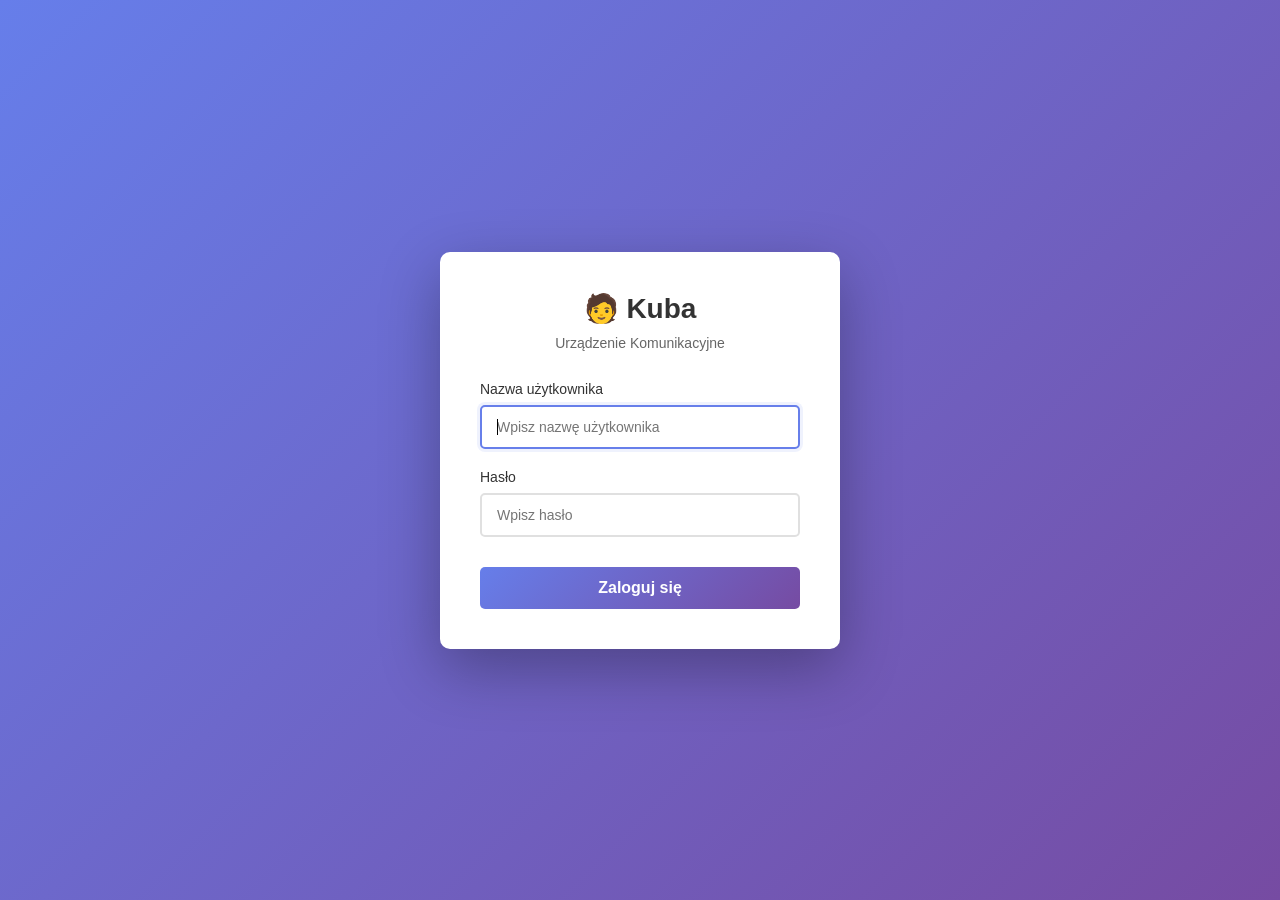
==== commit e4c587da: "Add history section" ====
--- a/index.html
+++ b/index.html
@@ -19,6 +19,14 @@
         </div>
     </header>
 
+    <!-- Recent Messages Display -->
+    <div id="recent-messages-container" class="recent-messages-container">
+        <div class="recent-messages-label" data-i18n="recentMessagesLabel">Ostatnio kliknięte:</div>
+        <div id="recent-messages-list" class="recent-messages-list">
+            <!-- Generated dynamically -->
+        </div>
+    </div>
+
     <!-- Category Grid -->
     <main class="category-grid" id="categoryGrid" role="main">
         <!-- Generated dynamically -->
--- a/styles.css
+++ b/styles.css
@@ -110,6 +110,194 @@
 
 #alarm-audio {
     display: none;
+}
+
+/* ============================================
+   RECENT MESSAGES DISPLAY
+   ============================================ */
+
+.recent-messages-container {
+    background: rgba(255, 255, 255, 0.95);
+    border-radius: 8px;
+    padding: 10px 15px;
+    box-shadow: 0 2px 8px rgba(0, 0, 0, 0.1);
+    display: flex;
+    align-items: center;
+    gap: 12px;
+    max-height: 65px;
+    overflow: hidden;
+    flex-shrink: 0;
+}
+
+.recent-messages-label {
+    font-size: 14px;
+    font-weight: 600;
+    color: #333;
+    text-transform: uppercase;
+    letter-spacing: 0.5px;
+    white-space: nowrap;
+    flex-shrink: 0;
+}
+
+.recent-messages-list {
+    display: flex;
+    gap: 8px;
+    overflow-x: auto;
+    overflow-y: hidden;
+    flex: 1;
+    padding-right: 10px;
+    scroll-behavior: smooth;
+}
+
+.recent-messages-list::-webkit-scrollbar {
+    height: 4px;
+}
+
+.recent-messages-list::-webkit-scrollbar-track {
+    background: transparent;
+}
+
+.recent-messages-list::-webkit-scrollbar-thumb {
+    background: rgba(102, 126, 234, 0.3);
+    border-radius: 2px;
+}
+
+.recent-messages-list::-webkit-scrollbar-thumb:hover {
+    background: rgba(102, 126, 234, 0.5);
+}
+
+.recent-message-item {
+    background: linear-gradient(135deg, rgba(102, 126, 234, 0.1) 0%, rgba(118, 75, 162, 0.1) 100%);
+    border: 1px solid rgba(102, 126, 234, 0.3);
+    border-radius: 6px;
+    padding: 8px 12px;
+    font-size: 13px;
+    font-weight: 500;
+    color: #333;
+    white-space: nowrap;
+    display: flex;
+    flex-direction: column;
+    gap: 2px;
+    flex-shrink: 0;
+    min-height: 44px;
+    align-items: center;
+    justify-content: center;
+    text-align: center;
+    cursor: pointer;
+    transition: all 0.2s ease;
+    background-clip: padding-box;
+}
+
+.recent-message-item:hover {
+    background: linear-gradient(135deg, rgba(102, 126, 234, 0.2) 0%, rgba(118, 75, 162, 0.2) 100%);
+    border-color: rgba(102, 126, 234, 0.5);
+    transform: translateY(-2px);
+    box-shadow: 0 4px 10px rgba(102, 126, 234, 0.2);
+}
+
+.recent-message-item:active {
+    transform: translateY(0);
+    box-shadow: 0 2px 6px rgba(102, 126, 234, 0.15);
+}
+
+.recent-message-item:focus {
+    outline: 2px solid #667eea;
+    outline-offset: 2px;
+}
+
+.recent-message-text {
+    font-weight: 600;
+    color: #667eea;
+    max-width: 120px;
+    overflow: hidden;
+    text-overflow: ellipsis;
+    white-space: nowrap;
+}
+
+.recent-message-meta {
+    font-size: 11px;
+    color: #999;
+    white-space: nowrap;
+}
+
+/* ============================================
+   DARK MODE - RECENT MESSAGES
+   ============================================ */
+
+.dark-mode .recent-messages-container {
+    background: rgba(30, 30, 30, 0.95);
+    box-shadow: 0 2px 8px rgba(0, 0, 0, 0.5);
+}
+
+.dark-mode .recent-messages-label {
+    color: #e0e0e0;
+}
+
+.dark-mode .recent-message-item {
+    background: linear-gradient(135deg, rgba(102, 126, 234, 0.08) 0%, rgba(118, 75, 162, 0.08) 100%);
+    border: 1px solid rgba(102, 126, 234, 0.2);
+    color: #e0e0e0;
+}
+
+.dark-mode .recent-message-item:hover {
+    background: linear-gradient(135deg, rgba(102, 126, 234, 0.15) 0%, rgba(118, 75, 162, 0.15) 100%);
+    border-color: rgba(102, 126, 234, 0.4);
+    box-shadow: 0 4px 10px rgba(102, 126, 234, 0.15);
+}
+
+.dark-mode .recent-message-item:focus {
+    outline: 2px solid #667eea;
+    outline-offset: 2px;
+}
+
+.dark-mode .recent-message-text {
+    color: #8fa3ff;
+}
+
+.dark-mode .recent-message-meta {
+    color: #666;
+}
+
+/* ============================================
+   RESPONSIVE - RECENT MESSAGES
+   ============================================ */
+
+@media (max-width: 1200px) {
+    .recent-messages-container {
+        padding: 8px 12px;
+    }
+
+    .recent-message-item {
+        padding: 6px 10px;
+        font-size: 12px;
+        min-height: 40px;
+    }
+}
+
+@media (max-width: 768px) {
+    .recent-messages-container {
+        padding: 6px 10px;
+        gap: 8px;
+    }
+
+    .recent-messages-label {
+        font-size: 12px;
+    }
+
+    .recent-message-item {
+        padding: 5px 8px;
+        font-size: 11px;
+        min-height: 36px;
+    }
+
+    .recent-message-text {
+        max-width: 80px;
+        font-size: 11px;
+    }
+
+    .recent-message-meta {
+        font-size: 9px;
+    }
 }
 
 
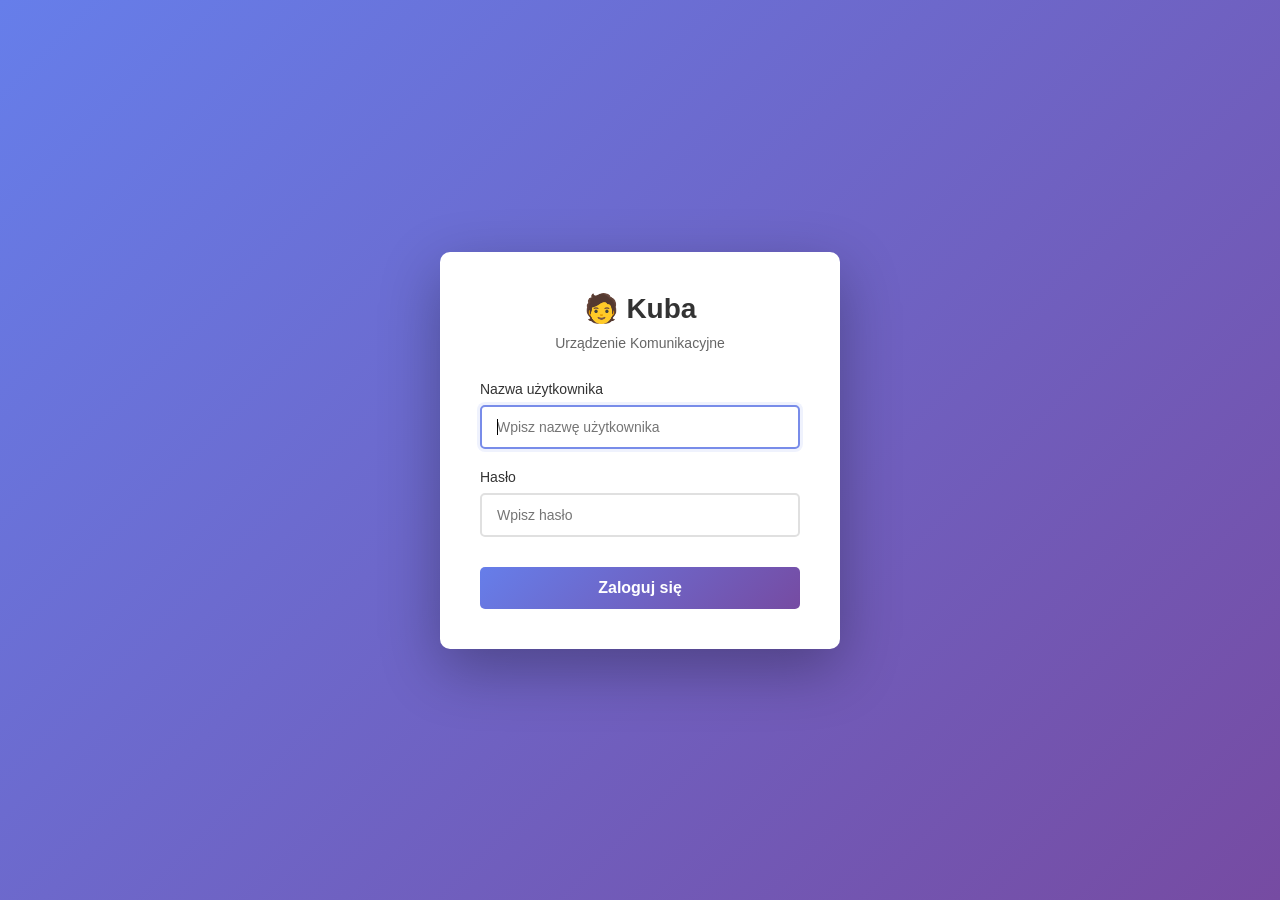
==== commit c47f416b: "Add global words" ====
--- a/index.html
+++ b/index.html
@@ -50,6 +50,7 @@
                 <div class="modal-tabs">
                     <button class="tab-btn active" data-tab="categories-tab" data-i18n="tabCategories">Zarządzaj kategoriami</button>
                     <button class="tab-btn" data-tab="words-tab" data-i18n="tabWords">Zarządzaj Słowami</button>
+                    <button class="tab-btn" data-tab="global-words-tab" data-i18n="tabGlobalWords">Globalne Słowa</button>
                     <button class="tab-btn" data-tab="settings-tab" data-i18n="tabSettings">Ustawienia</button>
                 </div>
 
@@ -116,6 +117,25 @@
                     </div>
                 </div>
 
+                <!-- Global Words Tab -->
+                <div id="global-words-tab" class="tab-content">
+                    <div class="form-group">
+                        <p class="form-hint" data-i18n="globalWordsHint">Globalne słowa są dodawane do kategorii automatycznie. Każde słowo ma własny zakres.</p>
+                    </div>
+
+                    <div id="global-words-list-container" class="words-list-container">
+                        <p class="empty-placeholder" data-i18n="emptyGlobalWords">Brak globalnych słów</p>
+                    </div>
+
+                    <div class="add-word-form active">
+                        <h4 data-i18n="headingAddGlobalWord">➕ Dodaj globalne słowo</h4>
+                        <div class="form-row">
+                            <input type="text" id="global-word-text-input" data-i18n-placeholder="placeholderWordText" placeholder="Tekst słowa..." class="inline-text-input">
+                            <button id="add-global-word-btn" class="btn-primary" data-i18n="btnAdd">➕ Dodaj</button>
+                        </div>
+                    </div>
+                </div>
+
                 <!-- Settings Tab -->
                 <div id="settings-tab" class="tab-content">
 
